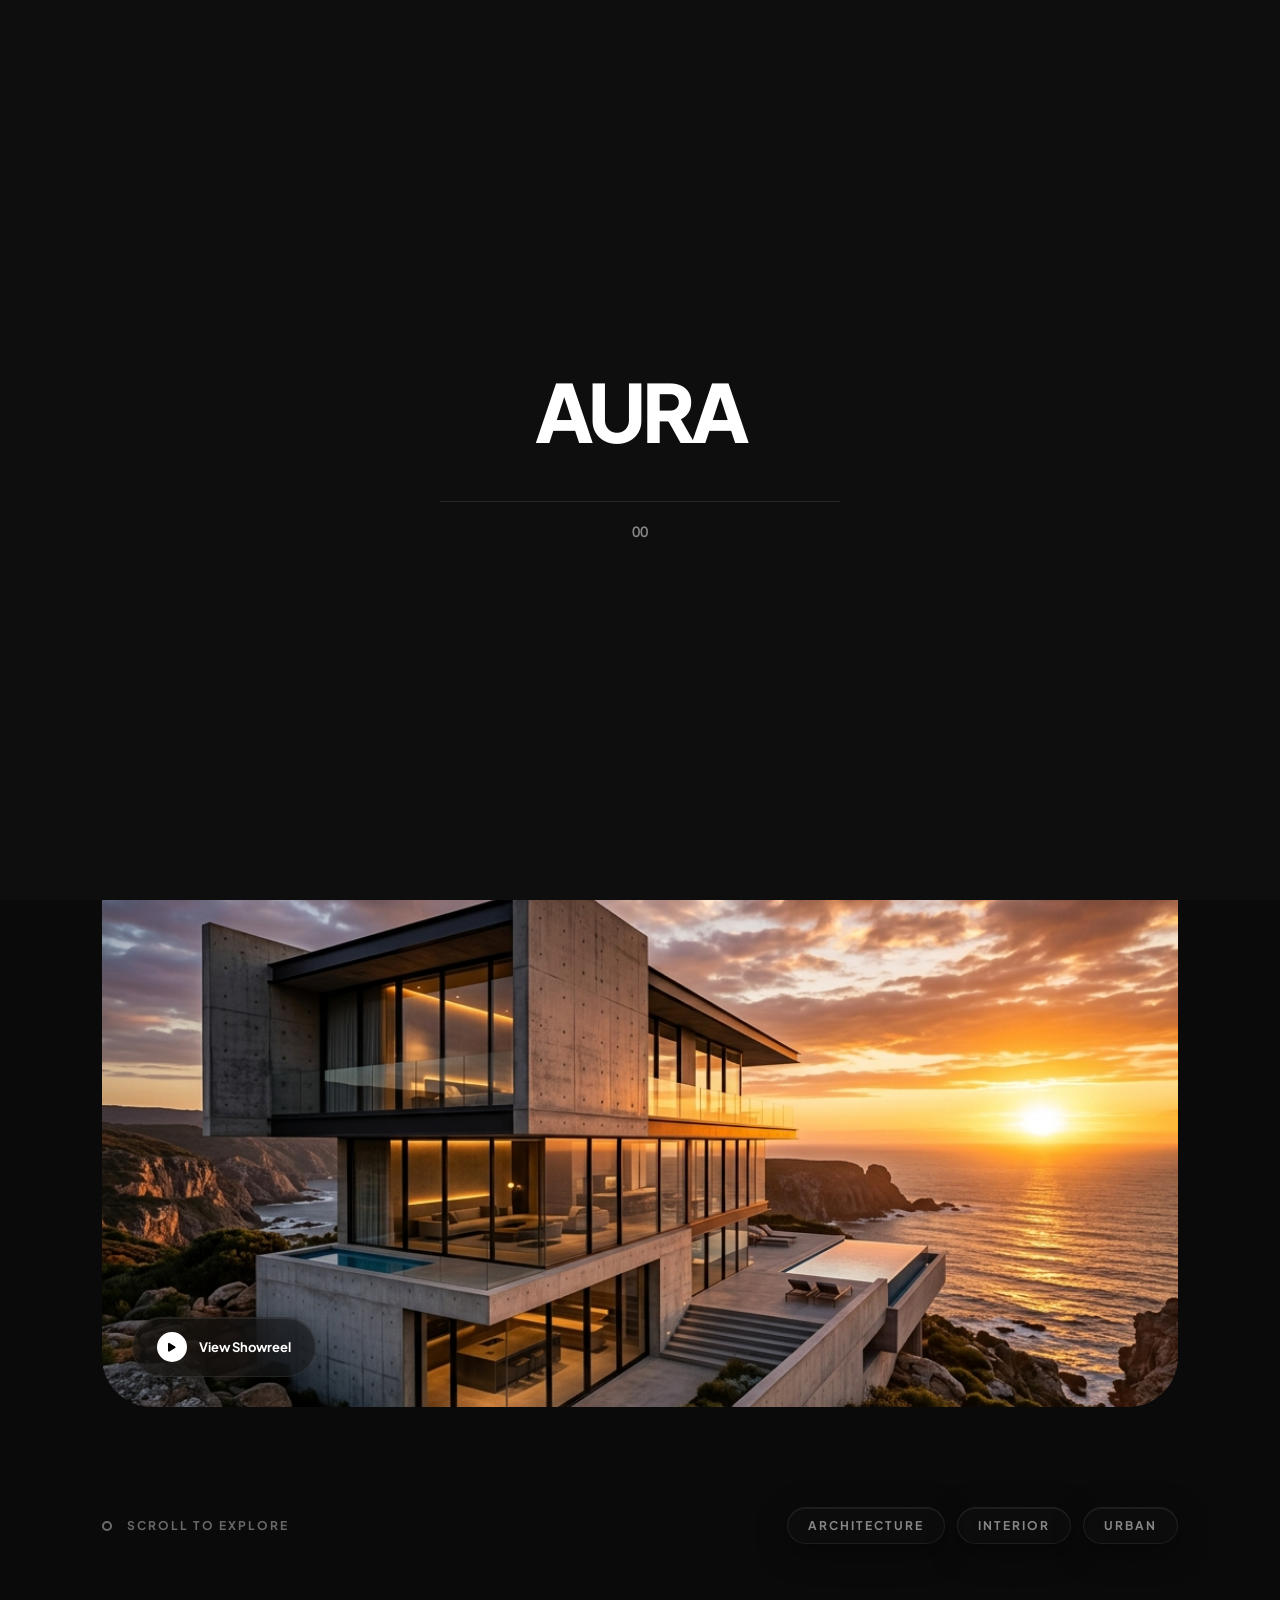
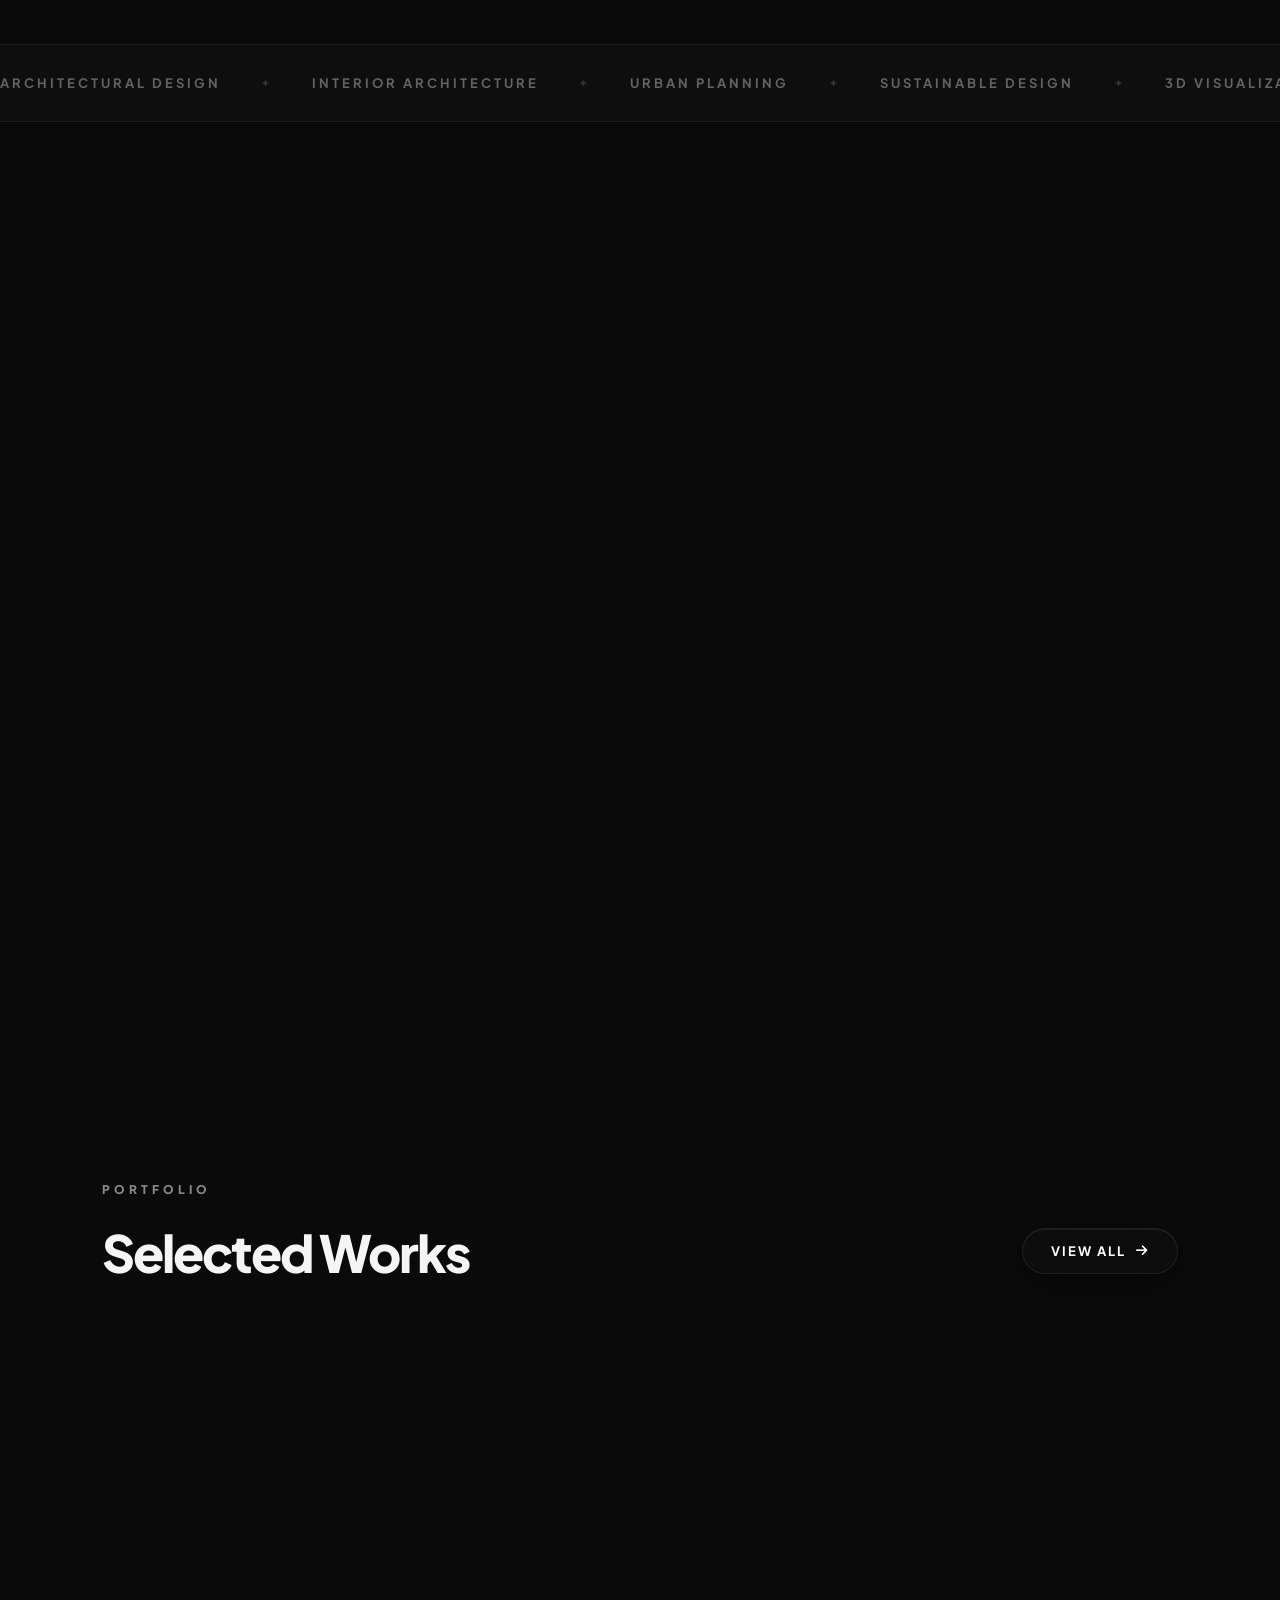
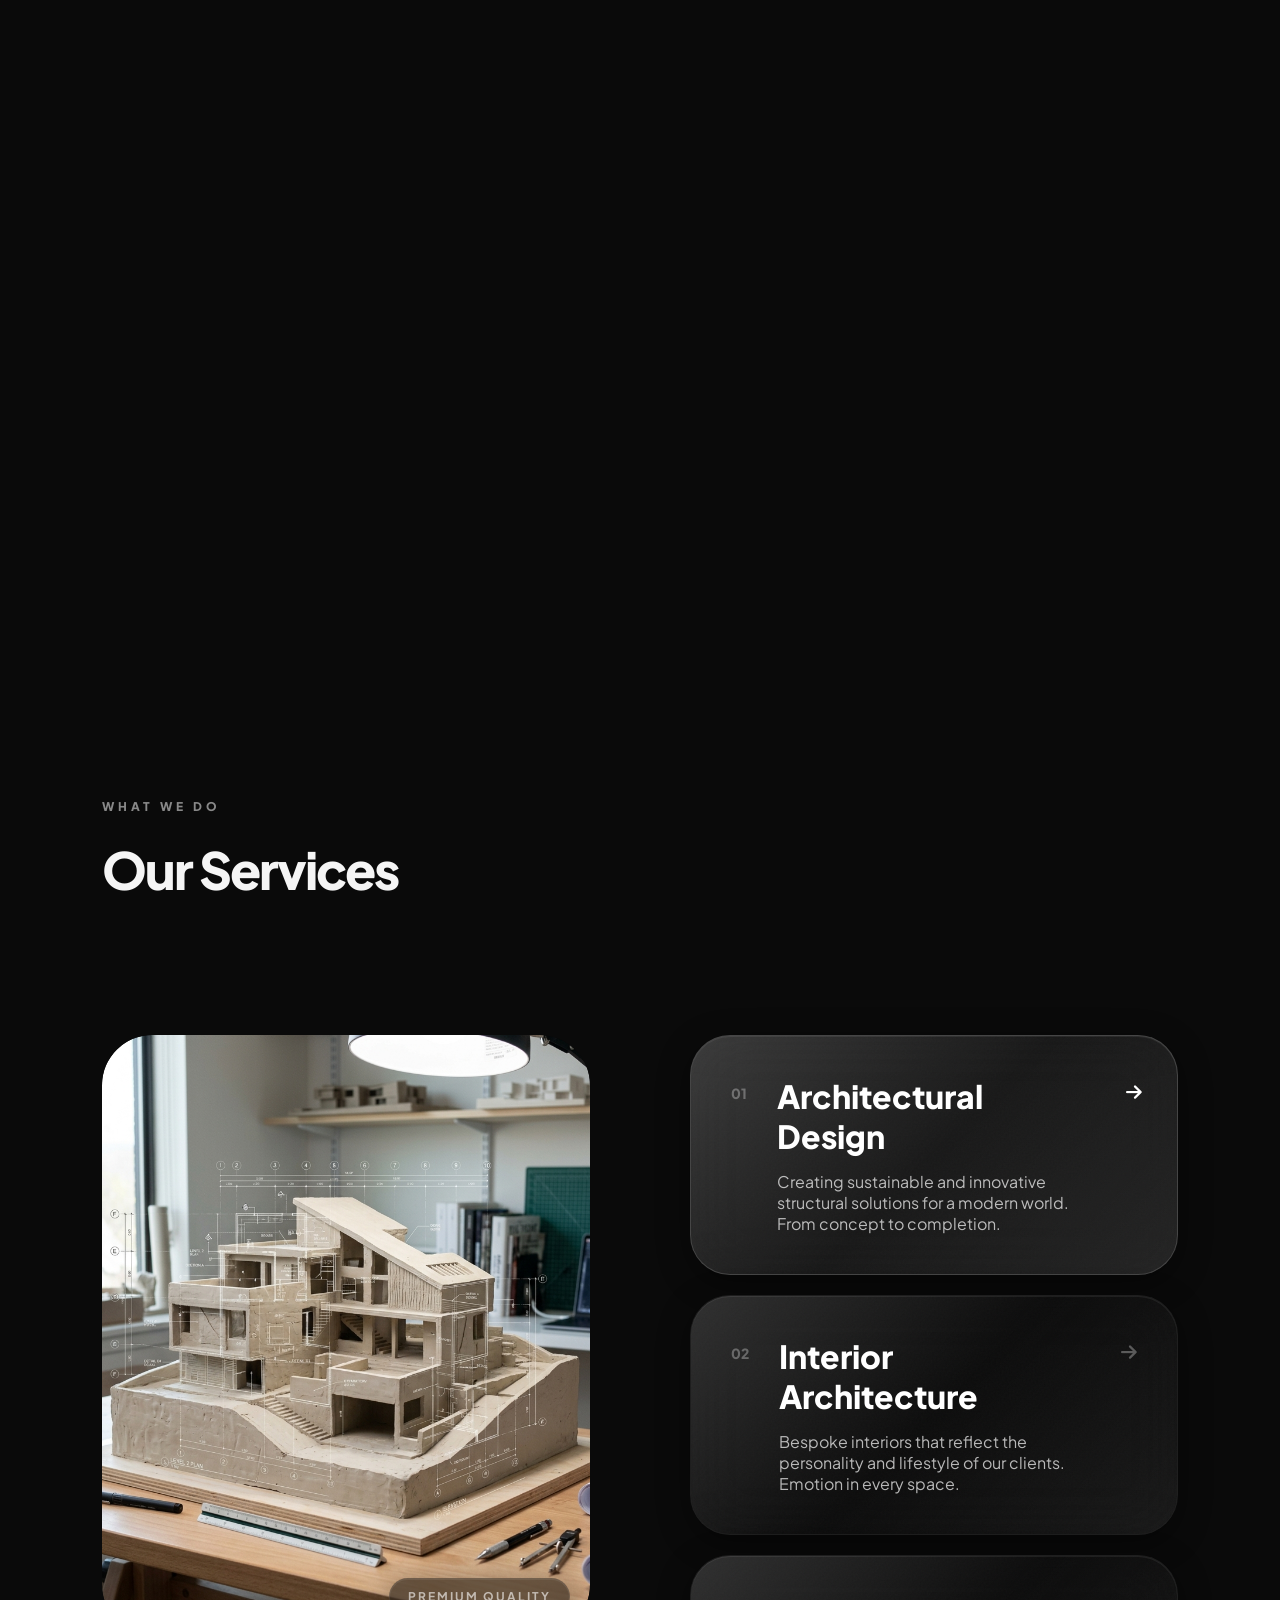
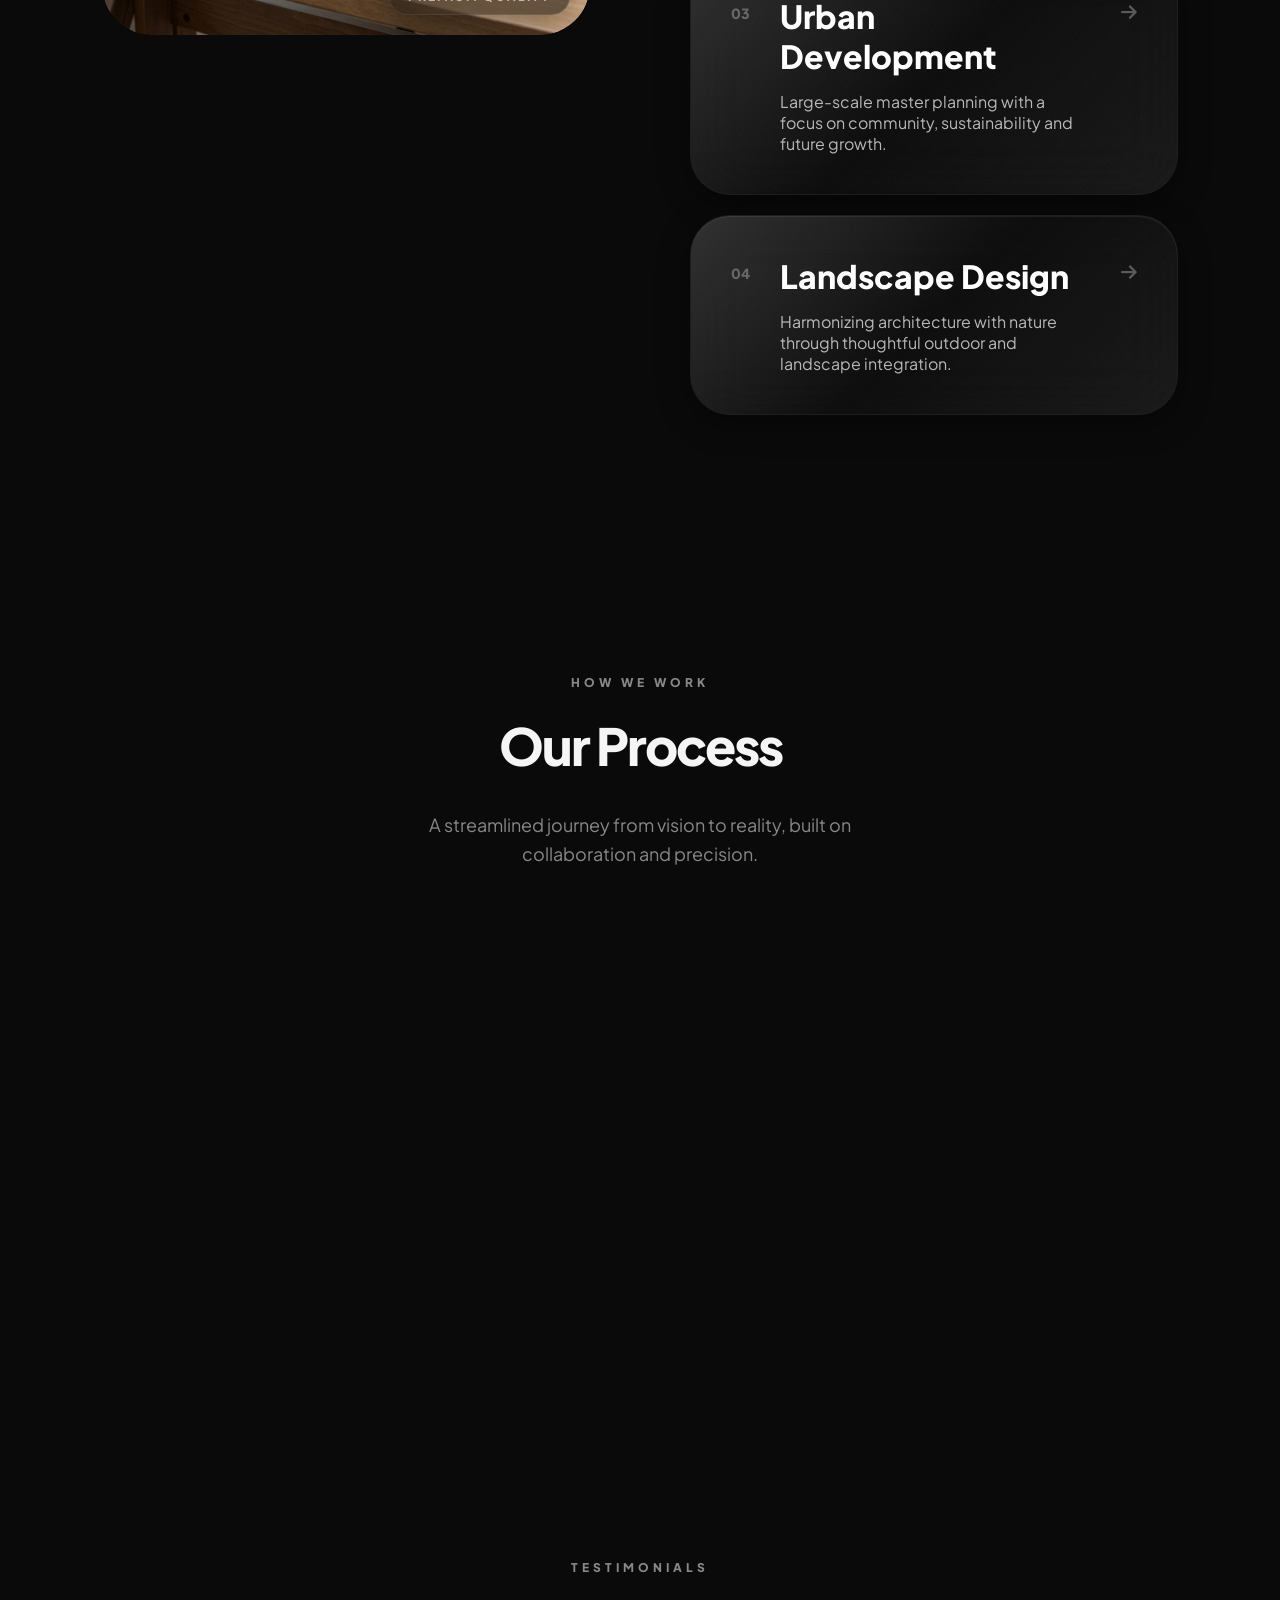
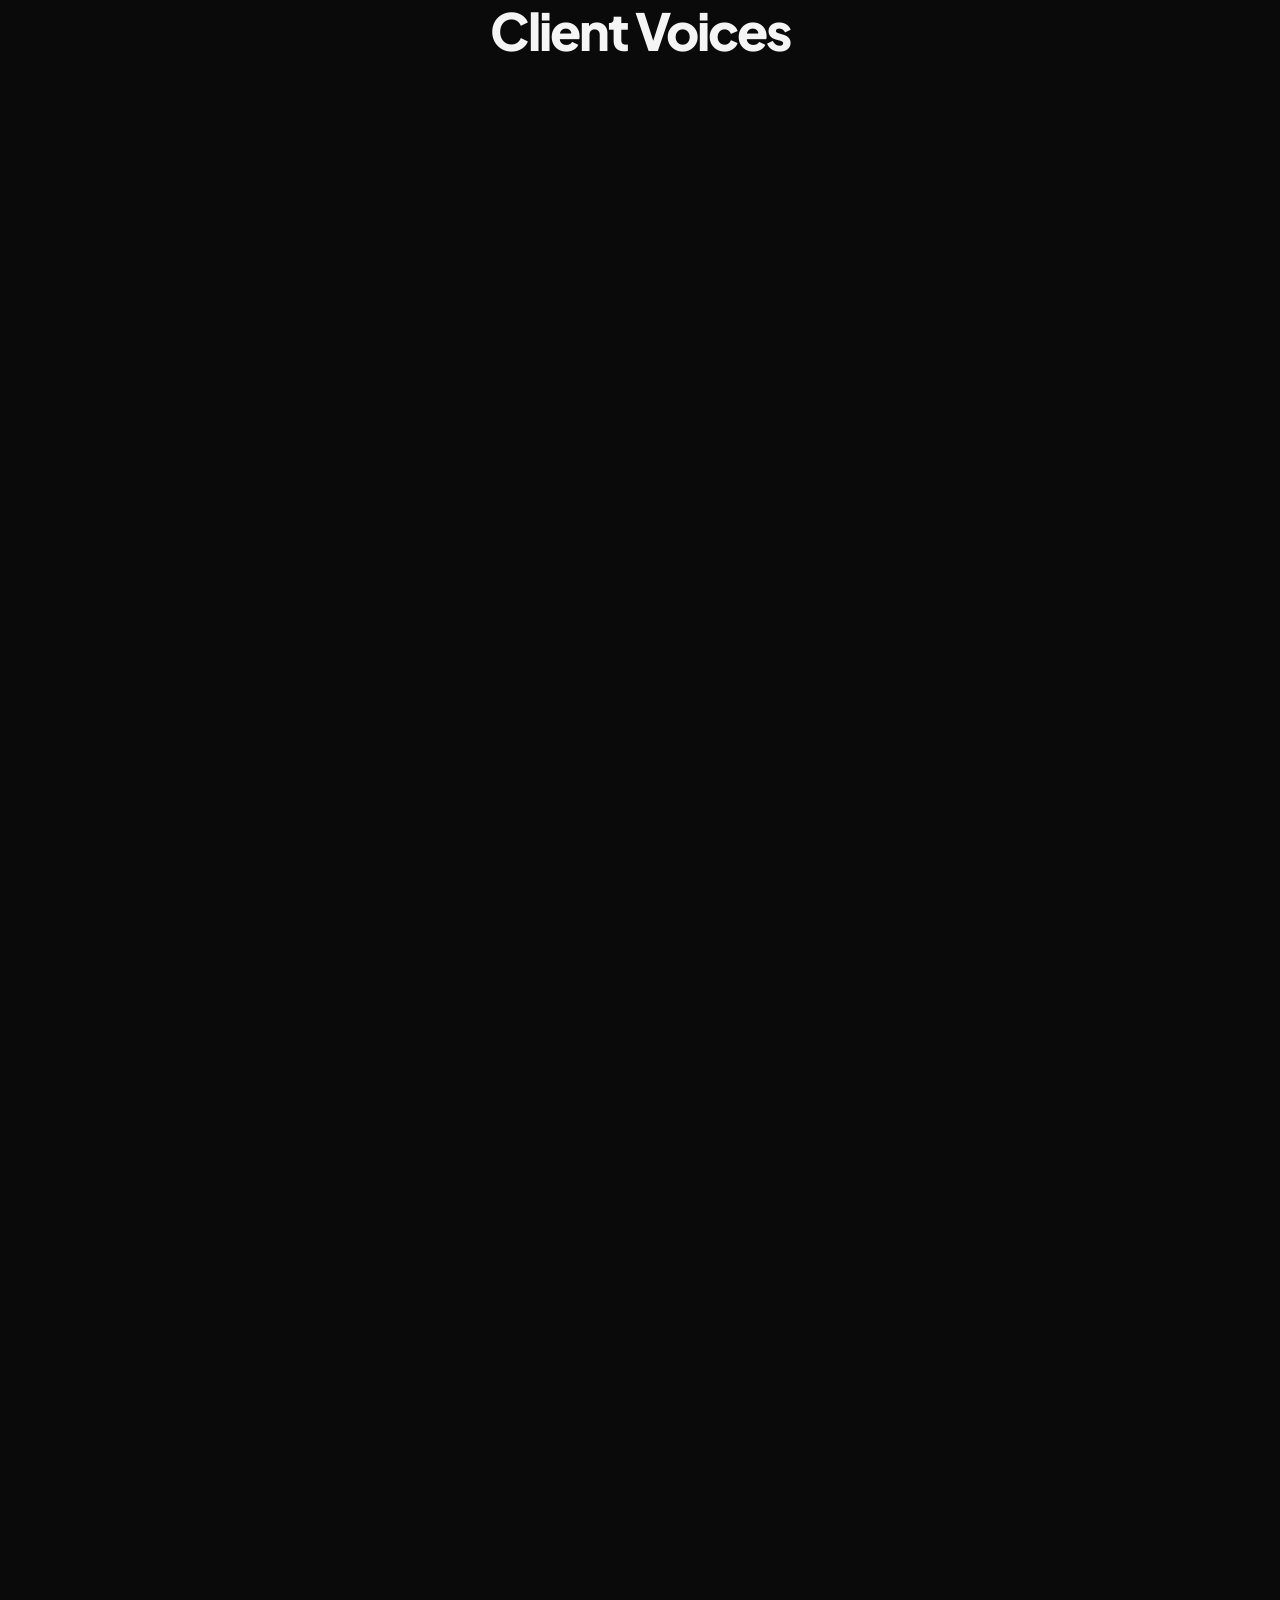
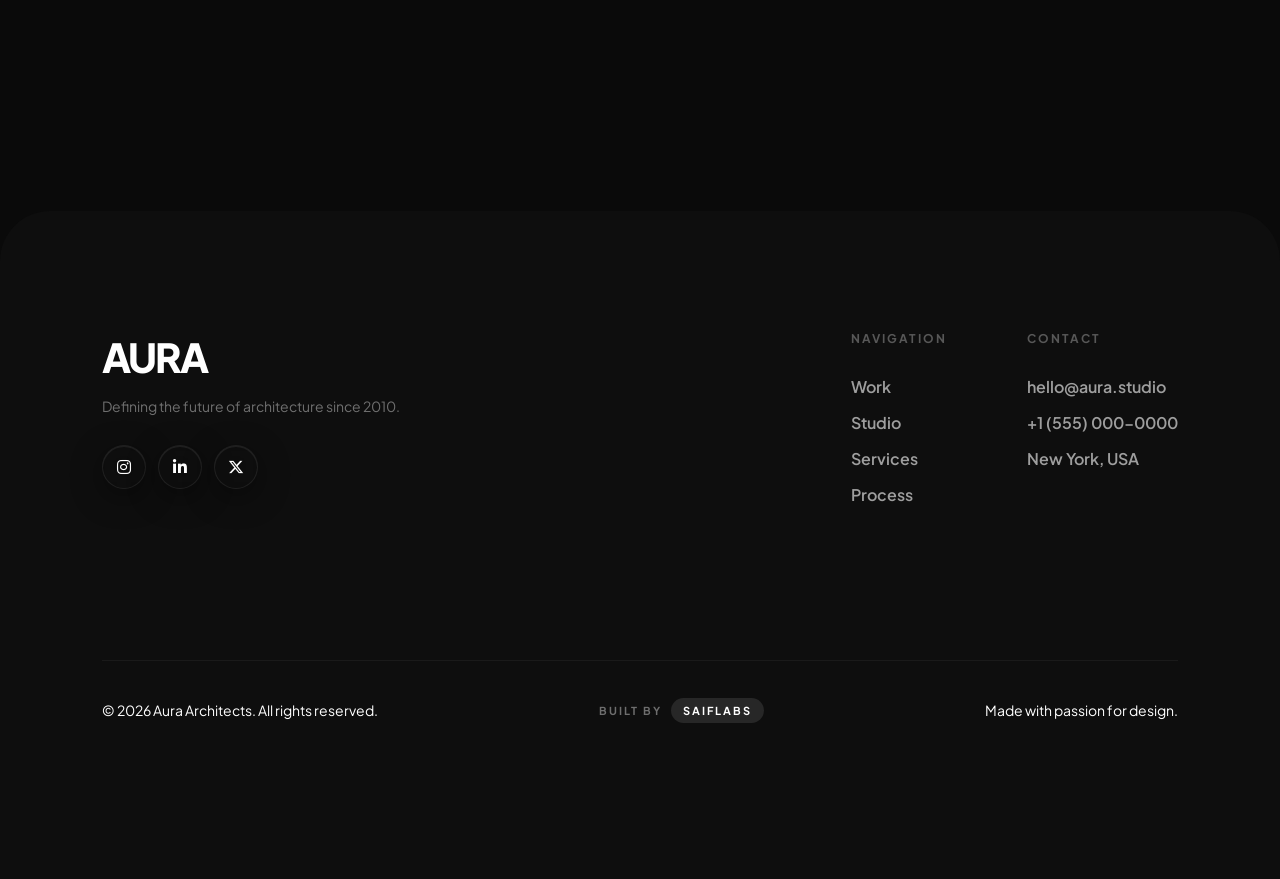
==== index.html @ 7cccb702 "Initial commit - full project with assets" ====
<!DOCTYPE html>
<html lang="en">

<head>
    <meta charset="UTF-8">
    <meta name="viewport" content="width=device-width, initial-scale=1.0">
    <title>AURA ARCHITECTS | The New Era of Design</title>
    <meta name="description" content="Aura Architects — Creating sustainable and innovative structural solutions for a modern world. Based in the new era of design.">
    <link rel="preconnect" href="https://fonts.googleapis.com">
    <link rel="preconnect" href="https://fonts.gstatic.com" crossorigin>
    <link href="https://fonts.googleapis.com/css2?family=Plus+Jakarta+Sans:wght@400;500;600;700;800&display=swap" rel="stylesheet">
    <link rel="stylesheet" href="style.css?v=2.0">
    <link rel="stylesheet" href="https://cdnjs.cloudflare.com/ajax/libs/font-awesome/6.4.0/css/all.min.css">
    <script src="https://unpkg.com/@studio-freight/lenis@1.0.42/dist/lenis.min.js"></script>
    <script src="https://cdnjs.cloudflare.com/ajax/libs/gsap/3.12.2/gsap.min.js"></script>
    <script src="https://cdnjs.cloudflare.com/ajax/libs/gsap/3.12.2/ScrollTrigger.min.js"></script>
</head>

<body>

    <!-- Background Evolution Canvas -->
    <div id="bg-evolution">
        <canvas id="evolution-canvas"></canvas>
        <div class="bg-gradient-overlay"></div>
    </div>

    <!-- Preloader -->
    <div id="loader">
        <div class="loader-inner">
            <h1 class="loader-logo">AURA</h1>
            <div class="progress-container">
                <div class="progress-bar"></div>
            </div>
            <div class="progress-text">00</div>
        </div>
    </div>

    <!-- Mobile Menu Overlay -->
    <div class="mobile-menu-overlay" id="mobileMenu">
        <div class="mobile-menu-inner">
            <button class="mobile-menu-close" id="mobileMenuClose" aria-label="Close menu"><i class="fa-solid fa-xmark"></i></button>
            <nav class="mobile-nav">
                <a href="#work" class="mobile-nav-link">Work</a>
                <a href="#about" class="mobile-nav-link">Studio</a>
                <a href="#services" class="mobile-nav-link">Services</a>
                <a href="#process" class="mobile-nav-link">Process</a>
                <a href="#testimonials" class="mobile-nav-link">Clients</a>
            </nav>
            <a href="#" class="mobile-cta-btn">Start a Project <i class="fa-solid fa-arrow-right"></i></a>
        </div>
    </div>

    <!-- Header -->
    <header class="main-header">
        <div class="header-inner flex-between">
            <div class="header-left">
                <a href="index.html" class="brand-logo">AURA ARCHITECTS</a>
            </div>
            <div class="header-right flex">
                <nav class="desktop-nav">
                    <ul class="flex">
                        <li><a href="#work" class="nav-link">Work</a></li>
                        <li><a href="#about" class="nav-link">Studio</a></li>
                        <li><a href="#services" class="nav-link">Services</a></li>
                        <li><a href="#process" class="nav-link">Process</a></li>
                    </ul>
                </nav>
                <a href="#" class="header-cta-btn">Get in Touch</a>
                <button class="menu-trigger" id="menuTrigger" aria-label="Open menu">
                    <div class="menu-icon">
                        <div class="m-line"></div>
                        <div class="m-line"></div>
                    </div>
                </button>
            </div>
        </div>
    </header>

    <main id="main-content">

        <!-- ═══════════════════════ HERO ═══════════════════════ -->
        <section id="hero" class="hero-section">
            <div class="hero-container">
                <div class="hero-top">
                    <div class="hero-badge wet-glass">
                        <span class="badge-dot"></span>
                        <span>Est. 2010 · Award-Winning Studio</span>
                    </div>
                    <h1 class="hero-title">
                        <div class="line"><span>Designing the</span></div>
                        <div class="line"><span>Silent Dialogue</span></div>
                    </h1>
                    <div class="hero-meta wet-glass">
                        <p class="hero-desc">We craft spaces that transcend utility, blending structural integrity with artistic vision to redefine modern living.</p>
                        <div class="hero-stats-mini">
                            <div class="mini-stat">
                                <span class="mini-num">14+</span>
                                <span class="mini-label">Years</span>
                            </div>
                            <div class="mini-divider"></div>
                            <div class="mini-stat">
                                <span class="mini-num">120+</span>
                                <span class="mini-label">Awards</span>
                            </div>
                            <div class="mini-divider"></div>
                            <div class="mini-stat">
                                <span class="mini-num">340+</span>
                                <span class="mini-label">Projects</span>
                            </div>
                        </div>
                    </div>
                </div>

                <div class="hero-middle">
                    <div class="hero-image-wrap">
                        <img src="assets/images/hero.png" alt="Aura Architects Main Hero" class="parallax-img">
                        <div class="hero-img-badge wet-glass">
                            <i class="fa-solid fa-play"></i>
                            <span>View Showreel</span>
                        </div>
                    </div>
                </div>

                <div class="hero-bottom flex-between">
                    <div class="hero-scroll-indicator">
                        <div class="scroll-dot"></div>
                        <span class="scroll-text">Scroll to explore</span>
                    </div>
                    <div class="hero-tags">
                        <span class="hero-tag wet-glass">Architecture</span>
                        <span class="hero-tag wet-glass">Interior</span>
                        <span class="hero-tag wet-glass">Urban</span>
                    </div>
                </div>
            </div>
        </section>

        <!-- ═══════════════════════ MARQUEE ═══════════════════════ -->
        <div class="marquee-section">
            <div class="marquee-track">
                <div class="marquee-content">
                    <span>Architectural Design</span><span class="marquee-dot">✦</span>
                    <span>Interior Architecture</span><span class="marquee-dot">✦</span>
                    <span>Urban Planning</span><span class="marquee-dot">✦</span>
                    <span>Sustainable Design</span><span class="marquee-dot">✦</span>
                    <span>3D Visualization</span><span class="marquee-dot">✦</span>
                    <span>Project Management</span><span class="marquee-dot">✦</span>
                    <span>Landscape Design</span><span class="marquee-dot">✦</span>
                </div>
                <div class="marquee-content" aria-hidden="true">
                    <span>Architectural Design</span><span class="marquee-dot">✦</span>
                    <span>Interior Architecture</span><span class="marquee-dot">✦</span>
                    <span>Urban Planning</span><span class="marquee-dot">✦</span>
                    <span>Sustainable Design</span><span class="marquee-dot">✦</span>
                    <span>3D Visualization</span><span class="marquee-dot">✦</span>
                    <span>Project Management</span><span class="marquee-dot">✦</span>
                    <span>Landscape Design</span><span class="marquee-dot">✦</span>
                </div>
            </div>
        </div>

        <!-- ═══════════════════════ STUDIO ═══════════════════════ -->
        <section id="about" class="studio-section container">
            <div class="studio-grid">
                <div class="studio-content reveal-item">
                    <span class="section-tag">Our Studio</span>
                    <h2 class="section-title">We are AURA.<br>Architects of<br>the unseen.</h2>
                    <p class="studio-p">Founded on the principle of minimalism and structural honesty, we believe every line tells a story.</p>
                    <div class="studio-stats flex">
                        <div class="stat-item wet-glass">
                            <span class="stat-num">14+</span>
                            <span class="stat-label">Years</span>
                        </div>
                        <div class="stat-item wet-glass">
                            <span class="stat-num">120+</span>
                            <span class="stat-label">Awards</span>
                        </div>
                        <div class="stat-item wet-glass">
                            <span class="stat-num">340+</span>
                            <span class="stat-label">Projects</span>
                        </div>
                    </div>
                </div>
                <div class="studio-image-wrap reveal-item">
                    <div class="studio-image">
                        <img src="assets/images/vision.png" alt="Aura Studio Vision" class="parallax-img">
                        <div class="studio-img-overlay wet-glass">
                            <span class="overlay-tag">Award 2024</span>
                            <p>Best Architectural Firm</p>
                        </div>
                    </div>
                </div>
            </div>
        </section>

        <!-- ═══════════════════════ WORK ═══════════════════════ -->
        <section id="work" class="work-section container">
            <div class="work-header flex-between">
                <div>
                    <span class="section-tag">Portfolio</span>
                    <h2 class="section-title">Selected Works</h2>
                </div>
                <a href="works.html" class="view-all-btn wet-glass">View All <i class="fa-solid fa-arrow-right"></i></a>
            </div>

            <div class="bento-grid">
                <div class="bento-item vertical reveal-item">
                    <div class="item-img-wrap">
                        <img src="assets/images/project1.png" alt="Horizon Villa" class="parallax-img">
                    </div>
                    <div class="item-meta wet-glass">
                        <h3>Horizon Villa</h3>
                        <p>Residential · 2024</p>
                    </div>
                </div>
                <div class="bento-item wide reveal-item">
                    <div class="item-img-wrap">
                        <img src="assets/images/project4.png" alt="The Monolith Center" class="parallax-img">
                    </div>
                    <div class="item-meta wet-glass">
                        <h3>The Monolith Center</h3>
                        <p>Cultural · 2023</p>
                    </div>
                </div>
                <div class="bento-item square reveal-item">
                    <div class="item-img-wrap">
                        <img src="assets/images/project2.png" alt="Glass Essence" class="parallax-img">
                    </div>
                    <div class="item-meta wet-glass">
                        <h3>Glass Essence</h3>
                        <p>Commercial · 2024</p>
                    </div>
                </div>
                <div class="bento-item small reveal-item">
                    <div class="item-img-wrap">
                        <img src="assets/images/project3.png" alt="Urban Sanctuary" class="parallax-img">
                    </div>
                    <div class="item-meta wet-glass">
                        <h3>Urban Sanctuary</h3>
                        <p>Interior · 2023</p>
                    </div>
                </div>
                <div class="bento-item full reveal-item">
                    <div class="item-img-wrap">
                        <img src="assets/images/project5.png" alt="The Museum Arc" class="parallax-img">
                    </div>
                    <div class="item-meta wet-glass">
                        <h3>The Museum Arc</h3>
                        <p>Cultural · 2024</p>
                    </div>
                </div>
                <div class="bento-item square reveal-item">
                    <div class="item-img-wrap">
                        <img src="assets/images/service1.png" alt="Sakura Pavilion" class="parallax-img">
                    </div>
                    <div class="item-meta wet-glass">
                        <h3>Sakura Pavilion</h3>
                        <p>Landscape · 2023</p>
                    </div>
                </div>
                <div class="bento-item square reveal-item">
                    <div class="item-img-wrap">
                        <img src="assets/images/vision.png" alt="Azure Tower" class="parallax-img">
                    </div>
                    <div class="item-meta wet-glass">
                        <h3>Azure Tower</h3>
                        <p>Commercial · 2022</p>
                    </div>
                </div>
                <div class="bento-item full reveal-item">
                    <div class="item-img-wrap">
                        <img src="assets/images/service2.png" alt="The Zen House" class="parallax-img">
                    </div>
                    <div class="item-meta wet-glass">
                        <h3>The Zen House</h3>
                        <p>Residential · 2024</p>
                    </div>
                </div>
            </div>
        </section>

        <!-- ═══════════════════════ SERVICES ═══════════════════════ -->
        <section id="services" class="services-section container">
            <div class="section-header-row flex-between">
                <div>
                    <span class="section-tag">What We Do</span>
                    <h2 class="section-title">Our Services</h2>
                </div>
            </div>
            <div class="services-grid">
                <div class="service-image-sticky">
                    <img src="assets/images/service1.png" alt="Services" class="active-service-img">
                    <div class="service-img-tag wet-glass">
                        <span>Premium Quality</span>
                    </div>
                </div>
                <div class="service-list">
                    <div class="service-item wet-glass active" data-img="assets/images/service1.png">
                        <div class="service-item-inner">
                            <span class="s-num">01</span>
                            <div class="s-content">
                                <h3 class="s-title">Architectural Design</h3>
                                <p class="s-desc">Creating sustainable and innovative structural solutions for a modern world. From concept to completion.</p>
                            </div>
                            <i class="fa-solid fa-arrow-right s-arrow"></i>
                        </div>
                    </div>
                    <div class="service-item wet-glass" data-img="assets/images/service2.png">
                        <div class="service-item-inner">
                            <span class="s-num">02</span>
                            <div class="s-content">
                                <h3 class="s-title">Interior Architecture</h3>
                                <p class="s-desc">Bespoke interiors that reflect the personality and lifestyle of our clients. Emotion in every space.</p>
                            </div>
                            <i class="fa-solid fa-arrow-right s-arrow"></i>
                        </div>
                    </div>
                    <div class="service-item wet-glass" data-img="assets/images/project2.png">
                        <div class="service-item-inner">
                            <span class="s-num">03</span>
                            <div class="s-content">
                                <h3 class="s-title">Urban Development</h3>
                                <p class="s-desc">Large-scale master planning with a focus on community, sustainability and future growth.</p>
                            </div>
                            <i class="fa-solid fa-arrow-right s-arrow"></i>
                        </div>
                    </div>
                    <div class="service-item wet-glass" data-img="assets/images/project5.png">
                        <div class="service-item-inner">
                            <span class="s-num">04</span>
                            <div class="s-content">
                                <h3 class="s-title">Landscape Design</h3>
                                <p class="s-desc">Harmonizing architecture with nature through thoughtful outdoor and landscape integration.</p>
                            </div>
                            <i class="fa-solid fa-arrow-right s-arrow"></i>
                        </div>
                    </div>
                </div>
            </div>
        </section>

        <!-- ═══════════════════════ PROCESS ═══════════════════════ -->
        <section id="process" class="process-section container">
            <div class="section-header centered">
                <span class="section-tag">How We Work</span>
                <h2 class="section-title">Our Process</h2>
                <p class="section-desc">A streamlined journey from vision to reality, built on collaboration and precision.</p>
            </div>
            <div class="process-grid">
                <div class="process-card wet-glass reveal-item">
                    <div class="process-num">01</div>
                    <div class="process-icon"><i class="fa-solid fa-lightbulb"></i></div>
                    <h3 class="process-title">Discovery</h3>
                    <p class="process-desc">We dive deep into your vision, lifestyle, and goals to lay the creative foundation.</p>
                </div>
                <div class="process-card wet-glass reveal-item">
                    <div class="process-num">02</div>
                    <div class="process-icon"><i class="fa-solid fa-ruler-combined"></i></div>
                    <h3 class="process-title">Concept</h3>
                    <p class="process-desc">Initial designs and spatial concepts are crafted, refined, and presented for review.</p>
                </div>
                <div class="process-card wet-glass reveal-item">
                    <div class="process-num">03</div>
                    <div class="process-icon"><i class="fa-solid fa-drafting-compass"></i></div>
                    <h3 class="process-title">Design</h3>
                    <p class="process-desc">Every detail is engineered — material, structure, light, and proportion in perfect harmony.</p>
                </div>
                <div class="process-card wet-glass reveal-item">
                    <div class="process-num">04</div>
                    <div class="process-icon"><i class="fa-solid fa-building"></i></div>
                    <h3 class="process-title">Delivery</h3>
                    <p class="process-desc">Precision execution and oversight until the space exceeds every expectation.</p>
                </div>
            </div>
        </section>

        <!-- ═══════════════════════ TESTIMONIALS ═══════════════════════ -->
        <section id="testimonials" class="testimonials-full container">
            <div class="section-header centered">
                <span class="section-tag">Testimonials</span>
                <h2 class="section-title">Client Voices</h2>
            </div>
            <div class="testimonial-lead-card wet-glass reveal-item">
                <div class="quote-icon"><i class="fa-solid fa-quote-left"></i></div>
                <h2 class="test-quote">"Aura Architects doesn't just build structures; they build legacies. Their attention to detail and vision is simply unmatched."</h2>
                <div class="test-author flex">
                    <img src="https://i.pravatar.cc/100?u=aura-founder" alt="Alexander Wright" class="founder-img">
                    <div class="author-details">
                        <span class="author-name">Alexander Wright</span>
                        <span class="author-title">Principal Architect & Founder</span>
                    </div>
                </div>
            </div>
            <div class="testimonial-grid-new">
                <div class="test-card wet-glass reveal-item">
                    <div class="stars"><i class="fa-solid fa-star"></i><i class="fa-solid fa-star"></i><i class="fa-solid fa-star"></i><i class="fa-solid fa-star"></i><i class="fa-solid fa-star"></i></div>
                    <p>"The level of detail and artistic flair they bring to every corner of a project is what sets them apart."</p>
                    <div class="author-mini flex">
                        <img src="https://i.pravatar.cc/60?u=1" alt="Julian Marc">
                        <div>
                            <h4>Julian Marc</h4>
                            <p>CEO, Luxe Estates</p>
                        </div>
                    </div>
                </div>
                <div class="test-card wet-glass reveal-item">
                    <div class="stars"><i class="fa-solid fa-star"></i><i class="fa-solid fa-star"></i><i class="fa-solid fa-star"></i><i class="fa-solid fa-star"></i><i class="fa-solid fa-star"></i></div>
                    <p>"Working with Aura was a masterclass in collaboration. They listen, they innovate, and they deliver perfection."</p>
                    <div class="author-mini flex">
                        <img src="https://i.pravatar.cc/60?u=2" alt="Sophia Chen">
                        <div>
                            <h4>Sophia Chen</h4>
                            <p>Design Director</p>
                        </div>
                    </div>
                </div>
                <div class="test-card wet-glass reveal-item">
                    <div class="stars"><i class="fa-solid fa-star"></i><i class="fa-solid fa-star"></i><i class="fa-solid fa-star"></i><i class="fa-solid fa-star"></i><i class="fa-solid fa-star"></i></div>
                    <p>"A true partnership. They understand the balance between commercial viability and architectural integrity."</p>
                    <div class="author-mini flex">
                        <img src="https://i.pravatar.cc/60?u=3" alt="Marcus Vane">
                        <div>
                            <h4>Marcus Vane</h4>
                            <p>Developer</p>
                        </div>
                    </div>
                </div>
            </div>
        </section>

        <!-- ═══════════════════════ CTA ═══════════════════════ -->
        <section class="cta-section container">
            <div class="cta-box wet-glass reveal-item">
                <div class="cta-bg-blur"></div>
                <span class="section-tag">Let's Build Together</span>
                <h2 class="cta-text">Have a project<br>in mind?</h2>
                <a href="#" class="cta-large-btn">Let's Talk <i class="fa-solid fa-arrow-right"></i></a>
            </div>
        </section>
    </main>

    <footer class="main-footer">
        <div class="container">
            <div class="footer-top flex-between">
                <div class="footer-info">
                    <h2 class="footer-logo">AURA</h2>
                    <p>Defining the future of architecture since 2010.</p>
                    <div class="footer-socials">
                        <a href="#" class="social-btn wet-glass" aria-label="Instagram"><i class="fa-brands fa-instagram"></i></a>
                        <a href="#" class="social-btn wet-glass" aria-label="LinkedIn"><i class="fa-brands fa-linkedin-in"></i></a>
                        <a href="#" class="social-btn wet-glass" aria-label="Twitter"><i class="fa-brands fa-x-twitter"></i></a>
                    </div>
                </div>
                <div class="footer-nav flex">
                    <div class="footer-col">
                        <h4>Navigation</h4>
                        <ul>
                            <li><a href="#work">Work</a></li>
                            <li><a href="#about">Studio</a></li>
                            <li><a href="#services">Services</a></li>
                            <li><a href="#process">Process</a></li>
                        </ul>
                    </div>
                    <div class="footer-col">
                        <h4>Contact</h4>
                        <ul>
                            <li><a href="#">hello@aura.studio</a></li>
                            <li><a href="#">+1 (555) 000-0000</a></li>
                            <li><a href="#">New York, USA</a></li>
                        </ul>
                    </div>
                </div>
            </div>
            <div class="footer-bottom flex-between">
                <p>&copy; 2026 Aura Architects. All rights reserved.</p>
                <div class="watermark">
                    Built by <span class="saif-labs">SaifLabs</span>
                </div>
                <p>Made with passion for design.</p>
            </div>
        </div>
    </footer>

    <script src="script.js?v=2.0"></script>
</body>

</html>
---- style.css ----
:root {
    --bg: #0A0A0A;
    --text: #F5F5F5;
    --muted: #888888;
    --accent: #FFFFFF;
    --white: #FFFFFF;
    --radius-lg: 50px;
    --radius-md: 30px;
    --ease: cubic-bezier(0.23, 1, 0.32, 1);
    --transition: all 0.8s var(--ease);
    --glass: rgba(255, 255, 255, 0.03);
    --gloss: linear-gradient(135deg, rgba(255, 255, 255, 0.1) 0%, rgba(255, 255, 255, 0) 50%, rgba(255, 255, 255, 0.05) 100%);
}

html, body {
    background: var(--bg);
    color: var(--text);
    overflow-x: hidden;
    position: relative;
    cursor: default;
}

/* ── Hide scrollbar — all browsers ── */
::-webkit-scrollbar { display: none; }
* { scrollbar-width: none; -ms-overflow-style: none; }

/* ── No blue tap highlight on touch devices ── */
* {
    -webkit-tap-highlight-color: transparent;
    -webkit-touch-callout: none;
}

/* ── Disable text selection site-wide ── */
* {
    user-select: none;
    -webkit-user-select: none;
    -moz-user-select: none;
    -ms-user-select: none;
}

/* ── Disable image drag only (not pointer events) ── */
img {
    -webkit-user-drag: none;
    user-drag: none;
    /* NO pointer-events:none — that causes cursor bleed-through */
}


#bg-evolution {
    position: fixed;
    top: 0;
    left: 0;
    width: 100%;
    height: 100vh;
    z-index: -2;
    background: var(--bg);
}

#evolution-canvas {
    width: 100%;
    height: 100%;
    object-fit: cover;
    opacity: 1; /* Maximum visibility */
}

.bg-gradient-overlay {
    position: absolute;
    top: 0; left: 0; width: 100%; height: 100%;
    background: linear-gradient(to bottom, transparent, var(--bg) 98%);
    z-index: 1;
    pointer-events: none;
}

.glass-text {
    background: rgba(15, 15, 15, 0.6) !important;
    backdrop-filter: blur(40px) saturate(150%) !important;
    border: 1px solid rgba(255, 255, 255, 0.08) !important;
    border-radius: 40px;
    padding: 60px;
    box-shadow: 0 30px 60px rgba(0, 0, 0, 0.4);
    color: #FFFFFF;
    position: relative;
    overflow: hidden;
}

/* Glass Grain Texture */
.glass-text::after,
.test-card::after,
.service-item::after,
.item-meta::after {
    content: '';
    position: absolute;
    top: 0;
    left: 0;
    width: 100%;
    height: 100%;
    background-image: url("data:image/svg+xml,%3Csvg viewBox='0 0 200 200' xmlns='http://www.w3.org/2000/svg'%3E%3Cfilter id='noiseFilter'%3E%3CfeTurbulence type='fractalNoise' baseFrequency='0.65' numOctaves='3' stitchTiles='stitch'/%3E%3C/filter%3E%3Crect width='100%25' height='100%25' filter='url(%23noiseFilter)'/%3E%3C/svg%3E");
    opacity: 0.03;
    pointer-events: none;
    z-index: 1;
}

/* Glossy Liquid Reflection Overlay */
.glass-text::before,
.test-card::before,
.service-item::before,
.cta-box::before {
    content: '';
    position: absolute;
    top: 0;
    left: 0;
    width: 100%;
    height: 100%;
    background: linear-gradient(135deg, rgba(255, 255, 255, 0.15) 0%, transparent 50%, rgba(255, 255, 255, 0.05) 100%);
    pointer-events: none;
    z-index: 1;
}

.glass-text *,
.test-card *,
.service-item *,
.cta-box * {
    position: relative;
    z-index: 2;
}

@keyframes shine {
    0% {
        transform: translateX(-100%) rotate(45deg);
    }

    100% {
        transform: translateX(100%) rotate(45deg);
    }
}

* {
    margin: 0;
    padding: 0;
    box-sizing: border-box;
    font-family: 'Plus Jakarta Sans', sans-serif;
    -webkit-font-smoothing: antialiased;
}

body {
    background-color: transparent;
    color: var(--text);
    overflow-x: hidden;
}

section,
main,
.container {
    background: transparent !important;
}

a {
    text-decoration: none;
    color: inherit;
}

ul {
    list-style: none;
}

img {
    max-width: 100%;
    display: block;
    object-fit: cover;
}

.flex {
    display: flex;
}

.flex-between {
    display: flex;
    justify-content: space-between;
    align-items: center;
}

.container {
    padding: 120px 8%;
}

/* Preloader */
#loader {
    position: fixed;
    top: 0;
    left: 0;
    width: 100%;
    height: 100%;
    background: #0E0E0E;
    z-index: 10000;
    display: flex;
    justify-content: center;
    align-items: center;
    color: #fff;
}

.loader-inner {
    width: 400px;
    text-align: center;
}

.loader-logo {
    font-size: 80px;
    font-weight: 800;
    letter-spacing: -4px;
    margin-bottom: 40px;
}

.progress-container {
    width: 100%;
    height: 1px;
    background: rgba(255, 255, 255, 0.1);
    margin-bottom: 20px;
    overflow: hidden;
}

.progress-bar {
    width: 0%;
    height: 100%;
    background: #fff;
}

.progress-text {
    font-size: 14px;
    font-weight: 600;
    opacity: 0.5;
    font-variant-numeric: tabular-nums;
}

/* Background Blobs for Glass Visibility */
.bg-blobs {
    position: absolute;
    top: 0;
    left: 0;
    width: 100%;
    height: 100%;
    z-index: -1;
    overflow: hidden;
    pointer-events: none;
}

.blob {
    position: absolute;
    border-radius: 50%;
    filter: blur(150px);
    opacity: 0.15; /* Lowered for dark mode subtlety */
}

/* Increased opacity and blur */
.b1 {
    width: 800px;
    height: 800px;
    background: #FF3B30;
    top: -20%;
    left: -10%;
    opacity: 0.1;
}

/* Subtle red blob */
.b2 {
    width: 600px;
    height: 600px;
    background: #5856D6;
    bottom: 10%;
    right: -5%;
    opacity: 0.1;
}

/* Subtle blue-purple blob */
.b3 {
    width: 900px;
    height: 900px;
    background: #FFCC00;
    top: 20%;
    right: -10%;
    opacity: 0.1;
}

/* Subtle yellow blob */
.b4 {
    width: 500px;
    height: 500px;
    background: #34C759;
    bottom: -5%;
    left: 10%;
    opacity: 0.1;
}

/* Subtle green blob */

/* Removed Glass Overlay from Images */
.glass-pane {
    display: none;
}

/* Header — always visible by default, GSAP animates from top */
.main-header {
    position: fixed;
    top: 0;
    left: 0;
    width: 100%;
    z-index: 1000;
    padding: 40px 8%;
    transition: var(--transition);
    /* Safety: ensure always visible even if GSAP fails */
    opacity: 1;
    transform: translateY(0);
}

.main-header.scrolled {
    background: rgba(10, 10, 10, 0.8);
    backdrop-filter: blur(30px);
    padding: 20px 8%;
    border-bottom: 1px solid rgba(255, 255, 255, 0.05);
}

.brand-logo {
    font-size: 16px;
    font-weight: 800;
    letter-spacing: 4px;
    text-transform: uppercase;
}

.header-right {
    align-items: center;
    gap: 40px;
}

.nav-link {
    font-size: 13px;
    font-weight: 700;
    text-transform: uppercase;
    letter-spacing: 2px;
    opacity: 0.4;
    transition: 0.3s;
}

.nav-link:hover {
    opacity: 1;
}

.desktop-nav ul {
    gap: 40px;
    align-items: center;
}

.menu-trigger {
    display: flex;
    align-items: center;
    gap: 15px;
    font-size: 13px;
    font-weight: 800;
    text-transform: uppercase;
    letter-spacing: 2px;
}

.menu-icon {
    display: flex;
    flex-direction: column;
    gap: 4px;
}

.m-line {
    width: 25px;
    height: 2px;
    background: #FFFFFF;
}

/* Hero */
.hero-section {
    min-height: 100vh;
    padding: 150px 8% 100px;
}

.hero-container {
    height: 100%;
    display: flex;
    flex-direction: column;
    justify-content: space-between;
}

.hero-label {
    font-size: 14px;
    font-weight: 700;
    text-transform: uppercase;
    letter-spacing: 4px;
    opacity: 0.4;
    margin-bottom: 20px;
    display: block;
}

.hero-title {
    font-size: clamp(60px, 9vw, 160px);
    font-weight: 800;
    line-height: 1;
    letter-spacing: -6px;
}

.line {
    overflow: hidden;
    padding: 0.1em 0;
    margin-top: -0.1em;
}

/* Added padding to prevent clipping */
.line span {
    display: block;
}

.hero-middle {
    margin: 60px 0;
}

.hero-image-wrap {
    width: 100%;
    height: 75vh;
    border-radius: var(--radius-lg);
    overflow: hidden;
}

.parallax-img {
    width: 100%;
    height: 120%;
    object-fit: cover;
}

.hero-desc {
    max-width: 500px;
    font-size: 20px;
    color: var(--muted);
    line-height: 1.5;
}

.hero-scroll {
    display: flex;
    align-items: center;
    gap: 20px;
}

.scroll-text {
    font-size: 12px;
    font-weight: 700;
    text-transform: uppercase;
    letter-spacing: 2px;
    opacity: 0.4;
}

.scroll-line {
    width: 60px;
    height: 1px;
    background: var(--text);
    opacity: 0.2;
}

/* Studio Section */
.studio-grid {
    display: grid;
    grid-template-columns: 1fr 1fr;
    gap: 100px;
    align-items: center;
}

.section-tag {
    font-size: 12px;
    font-weight: 800;
    text-transform: uppercase;
    letter-spacing: 4px;
    color: var(--muted);
    margin-bottom: 30px;
    display: block;
}

.section-title {
    font-size: clamp(40px, 4vw, 80px);
    font-weight: 800;
    line-height: 1;
    letter-spacing: -2px;
    margin-bottom: 40px;
}

.studio-p {
    font-size: 22px;
    color: var(--muted);
    margin-bottom: 60px;
}

.studio-stats {
    gap: 40px;
    flex-wrap: wrap;
}

.stat-num {
    font-size: 60px;
    font-weight: 800;
    display: block;
}

.stat-label {
    font-size: 14px;
    color: var(--muted);
    font-weight: 600;
    text-transform: uppercase;
}

.studio-image {
    height: 700px;
    border-radius: var(--radius-lg);
    overflow: hidden;
}

/* Bento Grid */
.bento-grid {
    display: grid;
    grid-template-columns: repeat(4, 1fr);
    gap: 40px;
    margin-top: 80px;
}

.bento-item {
    position: relative;
    border-radius: var(--radius-md);
    overflow: hidden;
    background: rgba(255, 255, 255, 0.02);
    backdrop-filter: blur(20px);
    border: 1px solid rgba(255, 255, 255, 0.05);
    box-shadow: 0 10px 30px rgba(0, 0, 0, 0.2);
}

.item-img-wrap {
    width: 100%;
    height: 100%;
    overflow: hidden;
    border-radius: var(--radius-md);
    position: relative;
}

/* Glossy Overlay */
.item-img-wrap::before {
    content: '';
    position: absolute;
    top: 0;
    left: 0;
    width: 100%;
    height: 100%;
    background: var(--gloss);
    z-index: 1;
    pointer-events: none;
    opacity: 0.5;
}

.item-meta {
    position: absolute;
    bottom: 30px;
    left: 30px;
    color: #fff;
    z-index: 2;
    padding: 20px 30px;
    background: rgba(15, 15, 15, 0.7);
    backdrop-filter: blur(30px) saturate(180%);
    border: 1px solid rgba(255, 255, 255, 0.08);
    border-radius: 20px;
    opacity: 0;
    transform: translateY(20px);
    transition: 0.5s var(--ease);
}

.bento-item:hover .item-meta {
    opacity: 1;
    transform: translateY(0);
}

.bento-item::after {
    content: '';
    position: absolute;
    top: 0;
    left: 0;
    width: 100%;
    height: 100%;
    background: linear-gradient(to bottom, transparent, rgba(0, 0, 0, 0.4));
    opacity: 0;
    transition: 0.5s;
}

.bento-item:hover::after {
    opacity: 1;
}

.bento-item.vertical {
    grid-column: span 1;
    grid-row: span 2;
    height: 840px;
}

.bento-item.wide {
    grid-column: span 3;
    grid-row: span 1;
    height: 400px;
}

.bento-item.square {
    grid-column: span 2;
    grid-row: span 1;
    height: 400px;
}

.bento-item.small {
    grid-column: span 1;
    grid-row: span 1;
    height: 400px;
}

.bento-item.full {
    grid-column: span 4;
    grid-row: span 1;
    height: 500px;
}

/* Services */
.services-grid {
    display: grid;
    grid-template-columns: 1fr 1fr;
    gap: 100px;
    margin-top: 100px;
}

.service-image-sticky {
    position: sticky;
    top: 150px;
    height: 600px;
    border-radius: var(--radius-lg);
    overflow: hidden;
}

.service-item {
    padding: 40px;
    background: rgba(15, 15, 15, 0.6);
    backdrop-filter: blur(30px);
    border: 1px solid rgba(255, 255, 255, 0.08);
    border-radius: 40px;
    margin-bottom: 20px;
    transition: var(--transition);
    position: relative;
    overflow: hidden;
    color: #fff;
}

.service-item:hover {
    transform: translateY(-5px);
    background: rgba(0, 0, 0, 0.4);
}

.service-item .s-title {
    font-size: 32px;
    font-weight: 800;
    color: #fff;
    transition: 0.5s var(--ease);
}

.service-item .s-desc {
    font-size: 16px;
    color: rgba(255, 255, 255, 0.7);
    margin-top: 15px;
    max-width: 100%;
    opacity: 1;
    height: auto;
}

.testimonial-wrap {
    padding: 100px 0;
    text-align: left;
    max-width: 1200px;
    margin: 0 auto;
    border-bottom: 1px solid rgba(0, 0, 0, 0.05);
}

.test-quote {
    font-size: 56px;
    font-weight: 600;
    line-height: 1.1;
    letter-spacing: -2px;
    margin-bottom: 80px;
}

.test-author {
    align-items: center;
    gap: 30px;
}

.founder-img {
    width: 100px;
    height: 100px;
    border-radius: 50%;
    object-fit: cover;
    border: 1px solid rgba(0, 0, 0, 0.1);
}

.testimonial-grid-new {
    display: grid;
    grid-template-columns: repeat(3, 1fr);
    gap: 40px;
    margin-top: 80px;
}

.test-card {
    background: rgba(15, 15, 15, 0.6);
    backdrop-filter: blur(30px);
    padding: 40px;
    border-radius: 30px;
    transition: var(--transition);
    border: 1px solid rgba(255, 255, 255, 0.08);
    box-shadow: 0 20px 40px rgba(0, 0, 0, 0.3);
    color: #fff;
    position: relative;
    overflow: hidden;
}

.test-card p,
.test-card .author-name,
.test-card .author-title {
    color: #fff !important;
}

.test-card:hover {
    transform: translateY(-10px);
}

.test-card p {
    font-size: 18px;
    color: var(--muted);
    margin-bottom: 30px;
    line-height: 1.5;
}

.author-mini {
    align-items: center;
    gap: 15px;
}

.author-mini img {
    width: 50px;
    height: 50px;
    border-radius: 50%;
}

.author-mini h4 {
    font-size: 16px;
    font-weight: 800;
}

.author-mini p {
    font-size: 12px;
    opacity: 0.5;
    margin: 0;
}

.author-name {
    font-size: 24px;
    font-weight: 800;
    display: block;
}

.author-title {
    font-size: 14px;
    opacity: 0.4;
    text-transform: uppercase;
    letter-spacing: 2px;
}

/* CTA */
.cta-box {
    background: rgba(15, 15, 15, 0.6);
    backdrop-filter: blur(30px);
    border: 1px solid rgba(255, 255, 255, 0.08);
    border-radius: var(--radius-lg);
    padding: 120px 8%;
    text-align: center;
    box-shadow: 0 40px 100px rgba(0, 0, 0, 0.5);
    color: #fff;
    position: relative;
    overflow: hidden;
}

.cta-text {
    font-size: 80px;
    font-weight: 800;
    letter-spacing: -4px;
    margin-bottom: 40px;
}

.cta-large-btn {
    font-size: 40px;
    font-weight: 800;
    border-bottom: 4px solid var(--text);
    padding-bottom: 10px;
}

/* Footer */
.main-footer {
    background: #0E0E0E;
    color: #fff;
    border-radius: var(--radius-lg) var(--radius-lg) 0 0;
}

.footer-logo {
    font-size: 40px;
    font-weight: 800;
    letter-spacing: -2px;
}

.footer-col h4 {
    opacity: 0.3;
    text-transform: uppercase;
    letter-spacing: 2px;
    margin-bottom: 30px;
    font-size: 12px;
}

.footer-col a {
    display: block;
    margin-bottom: 15px;
    font-weight: 600;
    opacity: 0.6;
}

.footer-bottom {
    border-top: 1px solid rgba(255, 255, 255, 0.05);
    padding: 40px 0;
    margin-top: 80px;
    font-size: 14px;
    opacity: 1;
}

.watermark {
    font-weight: 700;
    text-transform: uppercase;
    letter-spacing: 2px;
    font-size: 11px;
    color: rgba(255, 255, 255, 0.4);
}

.saif-labs {
    color: #fff;
    background: rgba(255, 255, 255, 0.1);
    padding: 6px 12px;
    border-radius: 100px;
    margin-left: 5px;
    transition: 0.3s;
}

.saif-labs:hover {
    background: #fff;
    color: #000;
}

/* ── Wet Glass Utility ── */
.wet-glass {
    background: rgba(15, 15, 15, 0.55);
    backdrop-filter: blur(30px) saturate(160%);
    -webkit-backdrop-filter: blur(30px) saturate(160%);
    border: 1px solid rgba(255, 255, 255, 0.08);
    box-shadow: 0 8px 32px rgba(0, 0, 0, 0.4), inset 0 1px 0 rgba(255, 255, 255, 0.07);
}

/* ── Header CTA Button ── */
.header-cta-btn {
    font-size: 13px;
    font-weight: 700;
    text-transform: uppercase;
    letter-spacing: 2px;
    padding: 12px 28px;
    border: 1px solid rgba(255, 255, 255, 0.2);
    border-radius: 100px;
    transition: 0.3s;
    white-space: nowrap;
}

.header-cta-btn:hover {
    background: #fff;
    color: #000;
    border-color: #fff;
}

/* ── Menu Trigger: button reset ── */
.menu-trigger {
    background: none;
    border: none;
    cursor: pointer;
    color: #fff;
}

/* ── Hero Badge ── */
.hero-badge {
    display: inline-flex;
    align-items: center;
    gap: 10px;
    padding: 10px 20px;
    border-radius: 100px;
    font-size: 12px;
    font-weight: 700;
    letter-spacing: 2px;
    text-transform: uppercase;
    margin-bottom: 40px;
    color: rgba(255,255,255,0.6);
}

.badge-dot {
    width: 8px;
    height: 8px;
    border-radius: 50%;
    background: #4ade80;
    box-shadow: 0 0 8px #4ade80;
    animation: pulse-dot 2s ease-in-out infinite;
}

@keyframes pulse-dot {
    0%, 100% { opacity: 1; transform: scale(1); }
    50% { opacity: 0.5; transform: scale(1.3); }
}

/* ── Hero Top ── */
.hero-top {
    display: flex;
    flex-direction: column;
}

/* ── Hero Meta ── */
.hero-meta {
    display: flex;
    align-items: flex-end;
    justify-content: space-between;
    gap: 40px;
    padding: 30px 40px;
    border-radius: 30px;
    margin-top: 40px;
}

.hero-stats-mini {
    display: flex;
    align-items: center;
    gap: 30px;
    flex-shrink: 0;
}

.mini-stat {
    display: flex;
    flex-direction: column;
    align-items: center;
    text-align: center;
}

.mini-num {
    font-size: 28px;
    font-weight: 800;
    letter-spacing: -1px;
}

.mini-label {
    font-size: 11px;
    font-weight: 600;
    text-transform: uppercase;
    letter-spacing: 2px;
    color: var(--muted);
}

.mini-divider {
    width: 1px;
    height: 40px;
    background: rgba(255,255,255,0.1);
}

/* ── Hero Image Badge ── */
.hero-image-wrap {
    position: relative;
}

.hero-img-badge {
    position: absolute;
    bottom: 30px;
    left: 30px;
    display: flex;
    align-items: center;
    gap: 12px;
    padding: 14px 24px;
    border-radius: 100px;
    font-size: 13px;
    font-weight: 700;
    cursor: pointer;
    z-index: 10;
    transition: 0.3s;
    color: #fff;
}

.hero-img-badge:hover {
    transform: scale(1.05);
}

.hero-img-badge i {
    width: 30px;
    height: 30px;
    border-radius: 50%;
    background: #fff;
    color: #000;
    display: flex;
    align-items: center;
    justify-content: center;
    font-size: 10px;
}

/* ── Hero Bottom ── */
.hero-bottom {
    margin-top: 40px;
}

.hero-scroll-indicator {
    display: flex;
    align-items: center;
    gap: 15px;
}

.scroll-dot {
    width: 10px;
    height: 10px;
    border-radius: 50%;
    border: 2px solid rgba(255,255,255,0.4);
    animation: scroll-bounce 2s ease-in-out infinite;
}

@keyframes scroll-bounce {
    0%, 100% { transform: translateY(0); }
    50% { transform: translateY(6px); }
}

.hero-tags {
    display: flex;
    gap: 12px;
    flex-wrap: wrap;
}

.hero-tag {
    font-size: 12px;
    font-weight: 700;
    letter-spacing: 2px;
    text-transform: uppercase;
    padding: 10px 20px;
    border-radius: 100px;
    color: rgba(255,255,255,0.5);
}

/* ── Studio Extras ── */
.stat-item {
    padding: 20px 30px;
    border-radius: 20px;
    text-align: center;
}

.studio-img-overlay {
    position: absolute;
    bottom: 30px;
    left: 30px;
    padding: 16px 24px;
    border-radius: 20px;
    z-index: 5;
}

.overlay-tag {
    font-size: 11px;
    font-weight: 700;
    text-transform: uppercase;
    letter-spacing: 2px;
    color: var(--muted);
    display: block;
    margin-bottom: 4px;
}

.studio-image {
    position: relative;
}

/* ── Work Header ── */
.work-header {
    margin-bottom: 0;
}

.view-all-btn {
    font-size: 13px;
    font-weight: 700;
    text-transform: uppercase;
    letter-spacing: 2px;
    padding: 14px 28px;
    border-radius: 100px;
    display: flex;
    align-items: center;
    gap: 10px;
    transition: 0.3s;
    color: #fff;
}

.view-all-btn:hover {
    background: rgba(255,255,255,0.1);
}

/* ── Service Item Inner ── */
.service-item-inner {
    display: flex;
    align-items: flex-start;
    gap: 30px;
}

.s-num {
    font-size: 14px;
    font-weight: 800;
    opacity: 0.3;
    flex-shrink: 0;
    margin-top: 8px;
}

.s-arrow {
    margin-left: auto;
    font-size: 18px;
    opacity: 0.3;
    transition: 0.3s;
    flex-shrink: 0;
    margin-top: 8px;
}

.service-item.active .s-arrow,
.service-item:hover .s-arrow {
    opacity: 1;
    transform: translateX(5px);
}

.service-img-tag {
    position: absolute;
    bottom: 20px;
    right: 20px;
    padding: 10px 18px;
    border-radius: 100px;
    font-size: 12px;
    font-weight: 700;
    text-transform: uppercase;
    letter-spacing: 2px;
    color: rgba(255,255,255,0.6);
}

/* ── Process Grid ── */
.process-grid {
    display: grid;
    grid-template-columns: repeat(4, 1fr);
    gap: 30px;
    margin-top: 80px;
}

.process-card {
    padding: 50px 40px;
    border-radius: 30px;
    position: relative;
    overflow: hidden;
    transition: var(--transition);
}

.process-card:hover {
    transform: translateY(-8px);
}

.process-num {
    font-size: 13px;
    font-weight: 800;
    opacity: 0.2;
    letter-spacing: 2px;
    margin-bottom: 30px;
}

.process-icon {
    font-size: 28px;
    margin-bottom: 25px;
    color: rgba(255,255,255,0.7);
}

.process-title {
    font-size: 22px;
    font-weight: 800;
    margin-bottom: 15px;
}

.process-desc {
    font-size: 15px;
    color: var(--muted);
    line-height: 1.6;
}

.section-header.centered {
    text-align: center;
    margin-bottom: 0;
}

.section-header-row {
    margin-bottom: 0;
}

.section-desc {
    font-size: 18px;
    color: var(--muted);
    margin-top: 20px;
    max-width: 500px;
    margin-left: auto;
    margin-right: auto;
    line-height: 1.6;
}

/* ── Testimonial Lead Card ── */
.testimonial-lead-card {
    padding: 60px 80px;
    border-radius: 40px;
    margin-top: 60px;
}

.quote-icon {
    font-size: 40px;
    color: rgba(255,255,255,0.1);
    margin-bottom: 30px;
}

.test-quote {
    font-size: clamp(24px, 3vw, 48px);
    font-weight: 700;
    line-height: 1.2;
    letter-spacing: -1px;
    margin-bottom: 50px;
    color: #fff;
}

.testimonials-full {
    /* inherits .container */
}

.stars {
    color: #F59E0B;
    font-size: 14px;
    margin-bottom: 20px;
    display: flex;
    gap: 4px;
}

/* ── CTA Section ── */
.cta-section {
    padding-bottom: 0;
}

.cta-bg-blur {
    position: absolute;
    width: 500px;
    height: 500px;
    background: radial-gradient(circle, rgba(255,255,255,0.03), transparent);
    top: 50%;
    left: 50%;
    transform: translate(-50%, -50%);
    pointer-events: none;
}

/* ── Footer Nav ── */
.footer-nav {
    gap: 80px;
}

.footer-col a:hover {
    opacity: 1;
}

.footer-top {
    padding-bottom: 0;
    align-items: flex-start;
}

.footer-info p {
    opacity: 0.4;
    margin: 15px 0 30px;
    font-size: 14px;
}

.footer-socials {
    display: flex;
    gap: 12px;
}

.social-btn {
    width: 44px;
    height: 44px;
    border-radius: 50%;
    display: flex;
    align-items: center;
    justify-content: center;
    font-size: 16px;
    transition: 0.3s;
    color: #fff;
}

.social-btn:hover {
    background: rgba(255,255,255,0.15);
    transform: translateY(-3px);
}

/* ── Mobile Menu Overlay ── */
.mobile-menu-overlay {
    position: fixed;
    top: 0;
    left: 0;
    width: 100%;
    height: 100%;
    background: rgba(8, 8, 8, 0.97);
    backdrop-filter: blur(40px);
    z-index: 9000;
    display: flex;
    align-items: center;
    justify-content: center;
    opacity: 0;
    pointer-events: none !important;  /* ALWAYS none when closed */
    transition: opacity 0.5s var(--ease);
}

.mobile-menu-overlay.open {
    opacity: 1;
    pointer-events: all !important;
}

/* Only allow clicks inside open menu */
.mobile-menu-overlay.open .mobile-nav-link,
.mobile-menu-overlay.open .mobile-cta-btn,
.mobile-menu-overlay.open .mobile-menu-close {
    pointer-events: all;
}

.mobile-menu-inner {
    text-align: center;
    position: relative;
    width: 100%;
    padding: 60px;
}

.mobile-menu-close {
    position: absolute;
    top: 30px;
    right: 30px;  /* Changed from 40px to avoid overflow */
    background: none;
    border: none;
    color: #fff;
    font-size: 28px;
    cursor: pointer;
    opacity: 0.5;
    transition: 0.3s;
    pointer-events: none;  /* Disabled when menu closed */
}

.mobile-menu-close:hover {
    opacity: 1;
}

.mobile-nav {
    display: flex;
    flex-direction: column;
    gap: 10px;
}

.mobile-nav-link {
    font-size: clamp(40px, 8vw, 80px);
    font-weight: 800;
    letter-spacing: -2px;
    color: rgba(255,255,255,0.2);
    transition: 0.4s var(--ease);
    display: block;
    line-height: 1.1;
}

.mobile-nav-link:hover {
    color: #fff;
    transform: translateX(10px);
}

.mobile-cta-btn {
    display: inline-flex;
    align-items: center;
    gap: 12px;
    margin-top: 60px;
    font-size: 14px;
    font-weight: 800;
    text-transform: uppercase;
    letter-spacing: 3px;
    padding: 18px 40px;
    border: 1px solid rgba(255,255,255,0.2);
    border-radius: 100px;
    color: #fff;
    transition: 0.3s;
}

.mobile-cta-btn:hover {
    background: #fff;
    color: #000;
    border-color: #fff;
}

/* ── GSAP Reveal ── */
/* opacity/transform set by JS; CSS fallback: if GSAP fails, show after 3s */
.reveal-item {
    opacity: 0;
    transform: translateY(50px);
    transition: opacity 0.8s ease, transform 0.8s ease;
}

/* ══════════════════════════════════════
   RESPONSIVE
══════════════════════════════════════ */

/* Tablet / Small Laptop */
@media (max-width: 1024px) {

    .container {
        padding: 80px 6%;
    }

    .desktop-nav {
        display: none;
    }

    .header-cta-btn {
        display: none;
    }

    .hero-title {
        font-size: clamp(48px, 10vw, 110px);
        letter-spacing: -3px;
    }

    .hero-meta {
        flex-direction: column;
        align-items: flex-start;
    }

    .studio-grid {
        grid-template-columns: 1fr;
        gap: 60px;
    }

    .studio-image {
        height: 500px;
    }

    .bento-grid {
        grid-template-columns: repeat(2, 1fr);
        gap: 20px;
    }

    .bento-item.vertical {
        grid-column: span 1;
        grid-row: span 1;
        height: 450px !important;
    }

    .bento-item.wide {
        grid-column: span 2;
        height: 380px !important;
    }

    .bento-item.square {
        grid-column: span 1;
        height: 380px !important;
    }

    .bento-item.small {
        grid-column: span 1;
        height: 380px !important;
    }

    .bento-item.full {
        grid-column: span 2;
        height: 420px !important;
    }

    .services-grid {
        grid-template-columns: 1fr;
        gap: 40px;
    }

    .service-image-sticky {
        display: none;
    }

    .process-grid {
        grid-template-columns: repeat(2, 1fr);
    }

    .testimonial-grid-new {
        grid-template-columns: repeat(2, 1fr);
    }

    .testimonial-lead-card {
        padding: 50px 50px;
    }

    .cta-text {
        font-size: 60px;
    }

    .footer-nav {
        gap: 50px;
    }
}

/* Mobile */
@media (max-width: 768px) {

    .container {
        padding: 60px 5%;
    }

    .main-header {
        padding: 25px 5%;
    }

    .main-header.scrolled {
        padding: 18px 5%;
    }

    .hero-section {
        padding: 120px 5% 80px;
    }

    .hero-title {
        font-size: clamp(40px, 12vw, 80px);
        letter-spacing: -2px;
    }

    .hero-meta {
        padding: 20px 24px;
        gap: 20px;
    }

    .hero-stats-mini {
        gap: 20px;
    }

    .mini-num {
        font-size: 22px;
    }

    .hero-bottom {
        flex-direction: column;
        align-items: flex-start;
        gap: 20px;
    }

    .hero-image-wrap {
        height: 55vw;
        min-height: 300px;
    }

    .bento-grid {
        grid-template-columns: 1fr;
        gap: 16px;
    }

    .bento-item.vertical,
    .bento-item.wide,
    .bento-item.square,
    .bento-item.small,
    .bento-item.full {
        grid-column: span 1 !important;
        height: 320px !important;
    }

    .process-grid {
        grid-template-columns: 1fr 1fr;
        gap: 16px;
    }

    .process-card {
        padding: 35px 25px;
    }

    .testimonial-grid-new {
        grid-template-columns: 1fr;
    }

    .testimonial-lead-card {
        padding: 40px 30px;
    }

    .test-quote {
        font-size: clamp(20px, 5vw, 36px);
    }

    .section-title {
        font-size: clamp(32px, 7vw, 60px);
    }

    .cta-box {
        padding: 80px 6%;
    }

    .cta-text {
        font-size: clamp(36px, 8vw, 60px);
        letter-spacing: -2px;
    }

    .cta-large-btn {
        font-size: clamp(24px, 6vw, 40px);
    }

    .footer-top {
        flex-direction: column;
        gap: 50px;
    }

    .footer-nav {
        gap: 40px;
    }

    .footer-bottom {
        flex-direction: column;
        text-align: center;
        gap: 12px;
        padding: 30px 0;
    }

    .studio-stats {
        gap: 30px;
    }

    .stat-num {
        font-size: 42px;
    }

    .loader-inner {
        width: 90%;
        max-width: 400px;
    }
}

/* Small Mobile */
@media (max-width: 480px) {

    .hero-title {
        font-size: clamp(36px, 13vw, 60px);
        letter-spacing: -1px;
    }

    .hero-badge {
        font-size: 10px;
        padding: 8px 16px;
    }

    .hero-meta {
        padding: 18px 20px;
    }

    .hero-stats-mini {
        gap: 15px;
    }

    .mini-divider {
        height: 30px;
    }

    .mini-num {
        font-size: 18px;
    }

    .process-grid {
        grid-template-columns: 1fr;
    }

    .process-card {
        padding: 30px 24px;
    }

    .cta-box {
        padding: 60px 5%;
        border-radius: var(--radius-md);
    }

    .cta-text {
        font-size: clamp(30px, 9vw, 50px);
    }

    .cta-large-btn {
        font-size: clamp(20px, 7vw, 32px);
    }

    .hero-img-badge {
        bottom: 15px;
        left: 15px;
        padding: 10px 16px;
        font-size: 11px;
    }

    .mobile-menu-inner {
        padding: 60px 30px;
    }

    .mobile-nav-link {
        font-size: clamp(30px, 10vw, 55px);
    }
}

/* ══════════════════════════════════════
   MARQUEE
══════════════════════════════════════ */
.marquee-section {
    overflow: hidden;
    padding: 30px 0;
    border-top: 1px solid rgba(255,255,255,0.05);
    border-bottom: 1px solid rgba(255,255,255,0.05);
    background: rgba(255,255,255,0.02);
}

.marquee-track {
    display: flex;
    width: max-content;
    animation: marquee-scroll 30s linear infinite;
}

.marquee-content {
    display: flex;
    align-items: center;
    gap: 40px;
    padding-right: 40px;
    white-space: nowrap;
    font-size: 13px;
    font-weight: 700;
    text-transform: uppercase;
    letter-spacing: 3px;
    color: rgba(255,255,255,0.35);
}

.marquee-dot {
    color: rgba(255,255,255,0.15);
    font-size: 10px;
}

@keyframes marquee-scroll {
    from { transform: translateX(0); }
    to   { transform: translateX(-50%); }
}

.marquee-section:hover .marquee-track {
    animation-play-state: paused;
}

/* ══════════════════════════════════════
   HEADER INNER
══════════════════════════════════════ */
.header-inner {
    width: 100%;
    position: relative;
}

/* ══════════════════════════════════════
   SERVICE STICKY IMAGE
══════════════════════════════════════ */
.active-service-img {
    width: 100%;
    height: 100%;
    object-fit: cover;
    border-radius: var(--radius-lg);
    transition: opacity 0.3s;
}

.service-item.active {
    border-color: rgba(255,255,255,0.2);
    background: rgba(255,255,255,0.06);
}

/* ══════════════════════════════════════
   BENTO ITEM META TEXT
══════════════════════════════════════ */
.item-meta h3 {
    font-size: 18px;
    font-weight: 800;
    color: #fff;
    margin-bottom: 4px;
}

.item-meta p {
    font-size: 13px;
    color: rgba(255,255,255,0.5);
    font-weight: 600;
}

/* ══════════════════════════════════════
   STUDIO IMAGE WRAP
══════════════════════════════════════ */
.studio-image-wrap {
    position: relative;
}

/* ══════════════════════════════════════
   HERO IMG BADGE ICON FIX
══════════════════════════════════════ */
.hero-img-badge i {
    display: flex !important;
    align-items: center;
    justify-content: center;
    min-width: 30px;
    min-height: 30px;
}

/* ══════════════════════════════════════
   FOOTER INNER SPACING
══════════════════════════════════════ */
.footer-top {
    padding-bottom: 60px;
}

/* ══════════════════════════════════════
   CURSOR — Only actual interactive elements get pointer
══════════════════════════════════════ */
a, button,
.view-all-btn,
.cta-large-btn,
.header-cta-btn,
.mobile-cta-btn,
.mobile-nav-link,
.menu-trigger,
.social-btn,
.mobile-menu-close,
.filter-btn {
    cursor: pointer;
}

/* ══════════════════════════════════════
   SELECTION COLOR
══════════════════════════════════════ */
::selection {
    background: rgba(255,255,255,0.15);
    color: #fff;
}
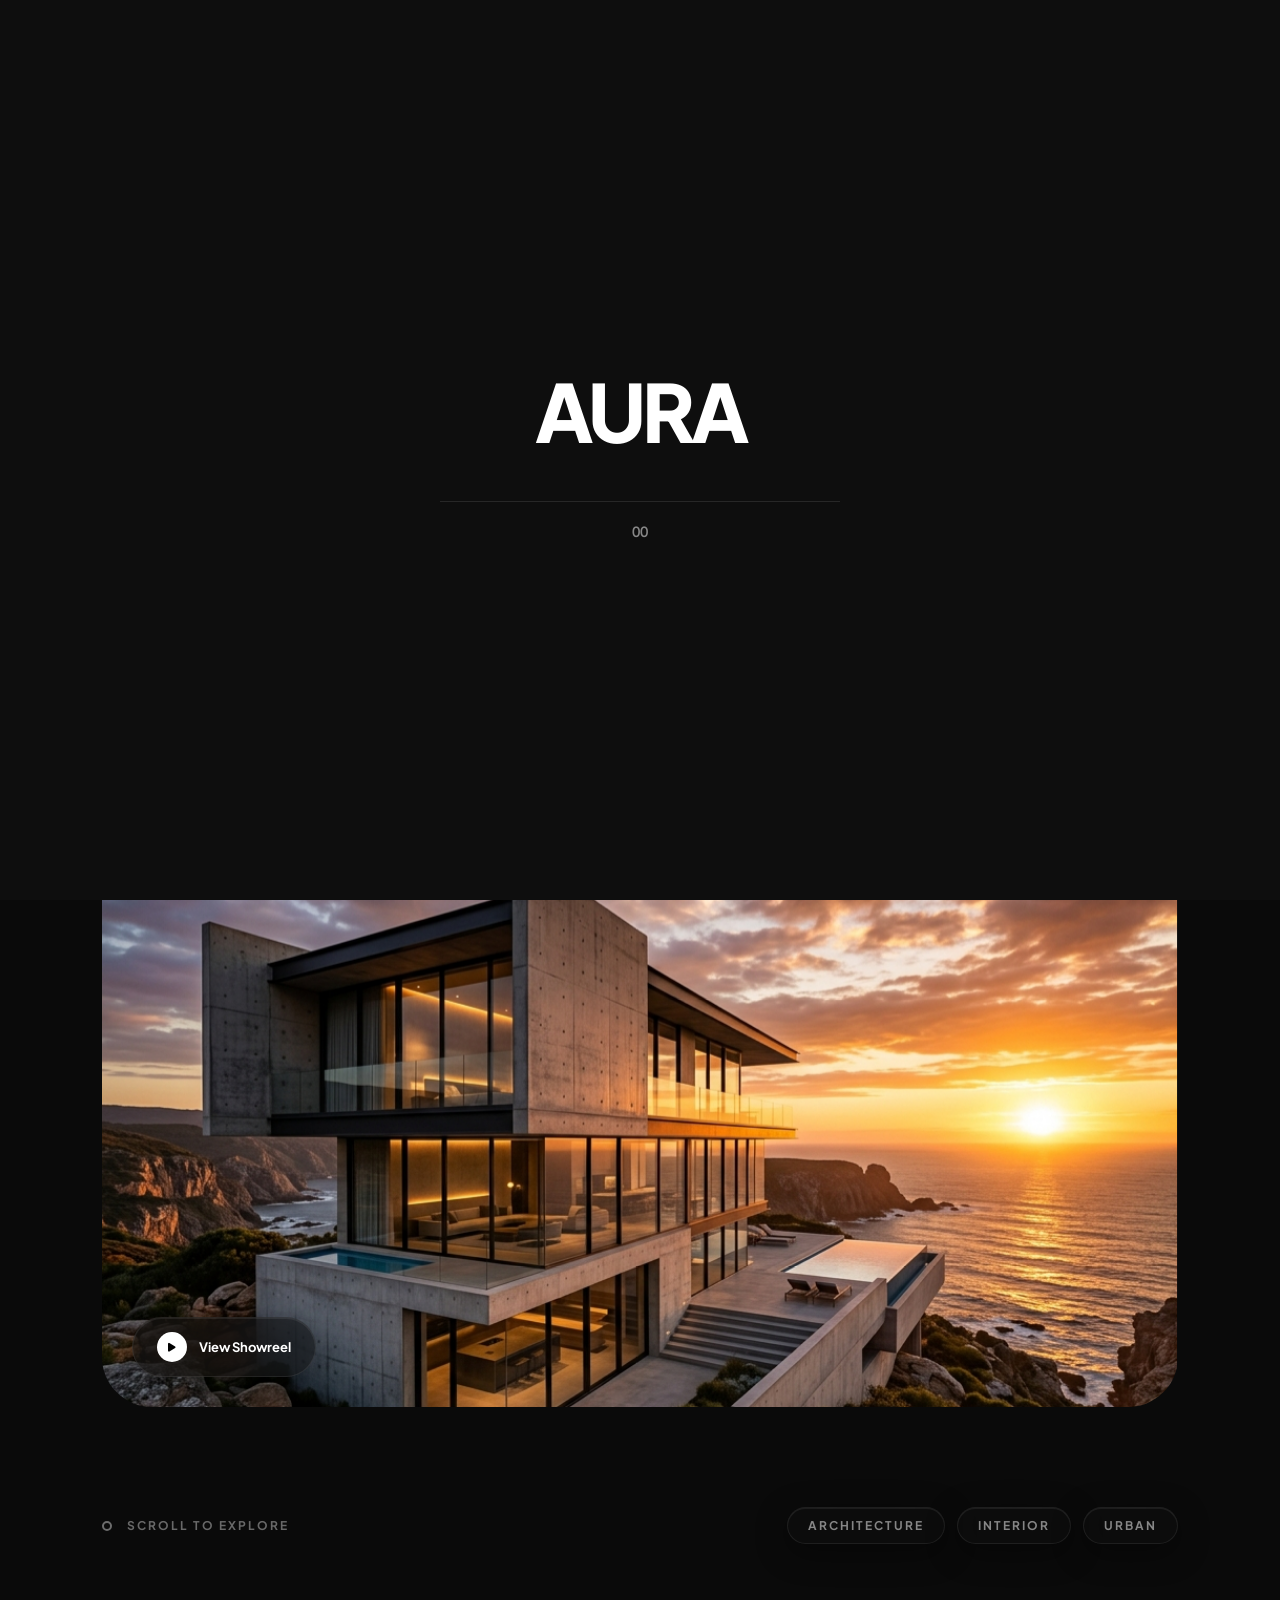
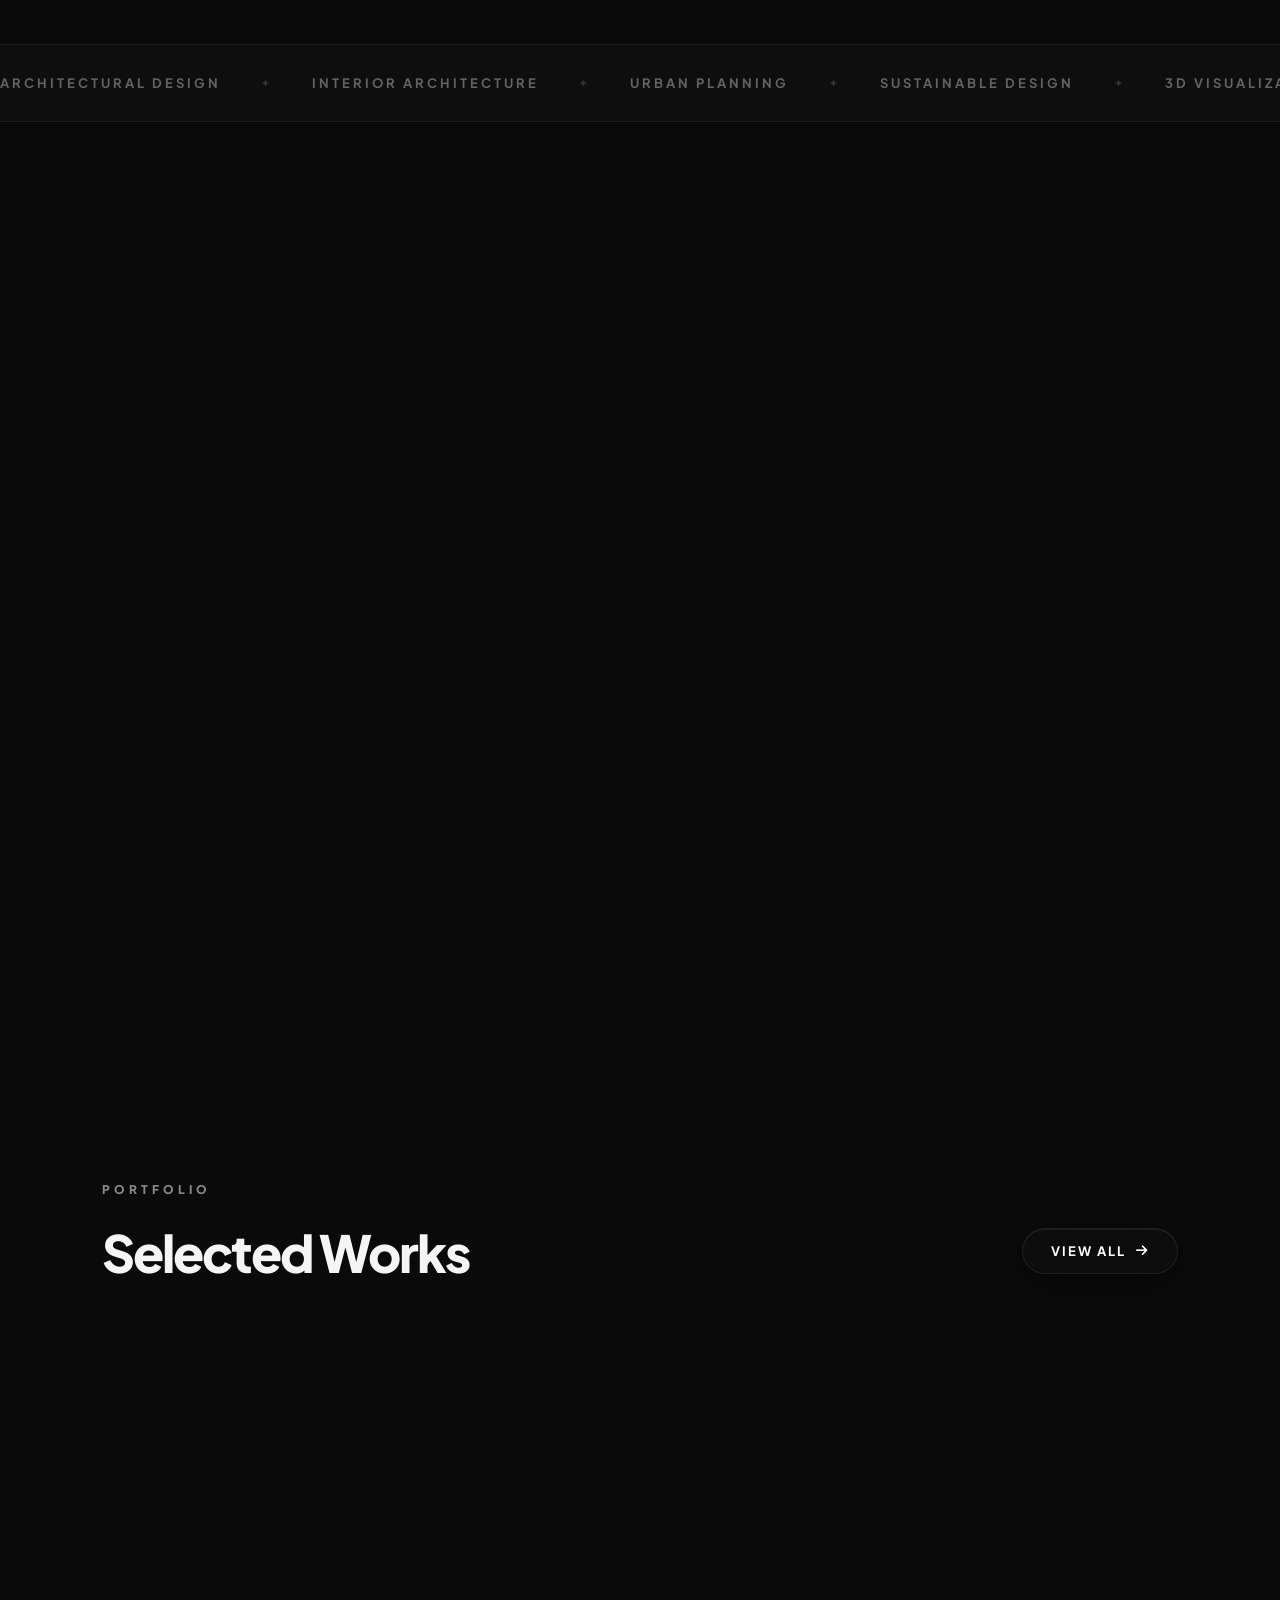
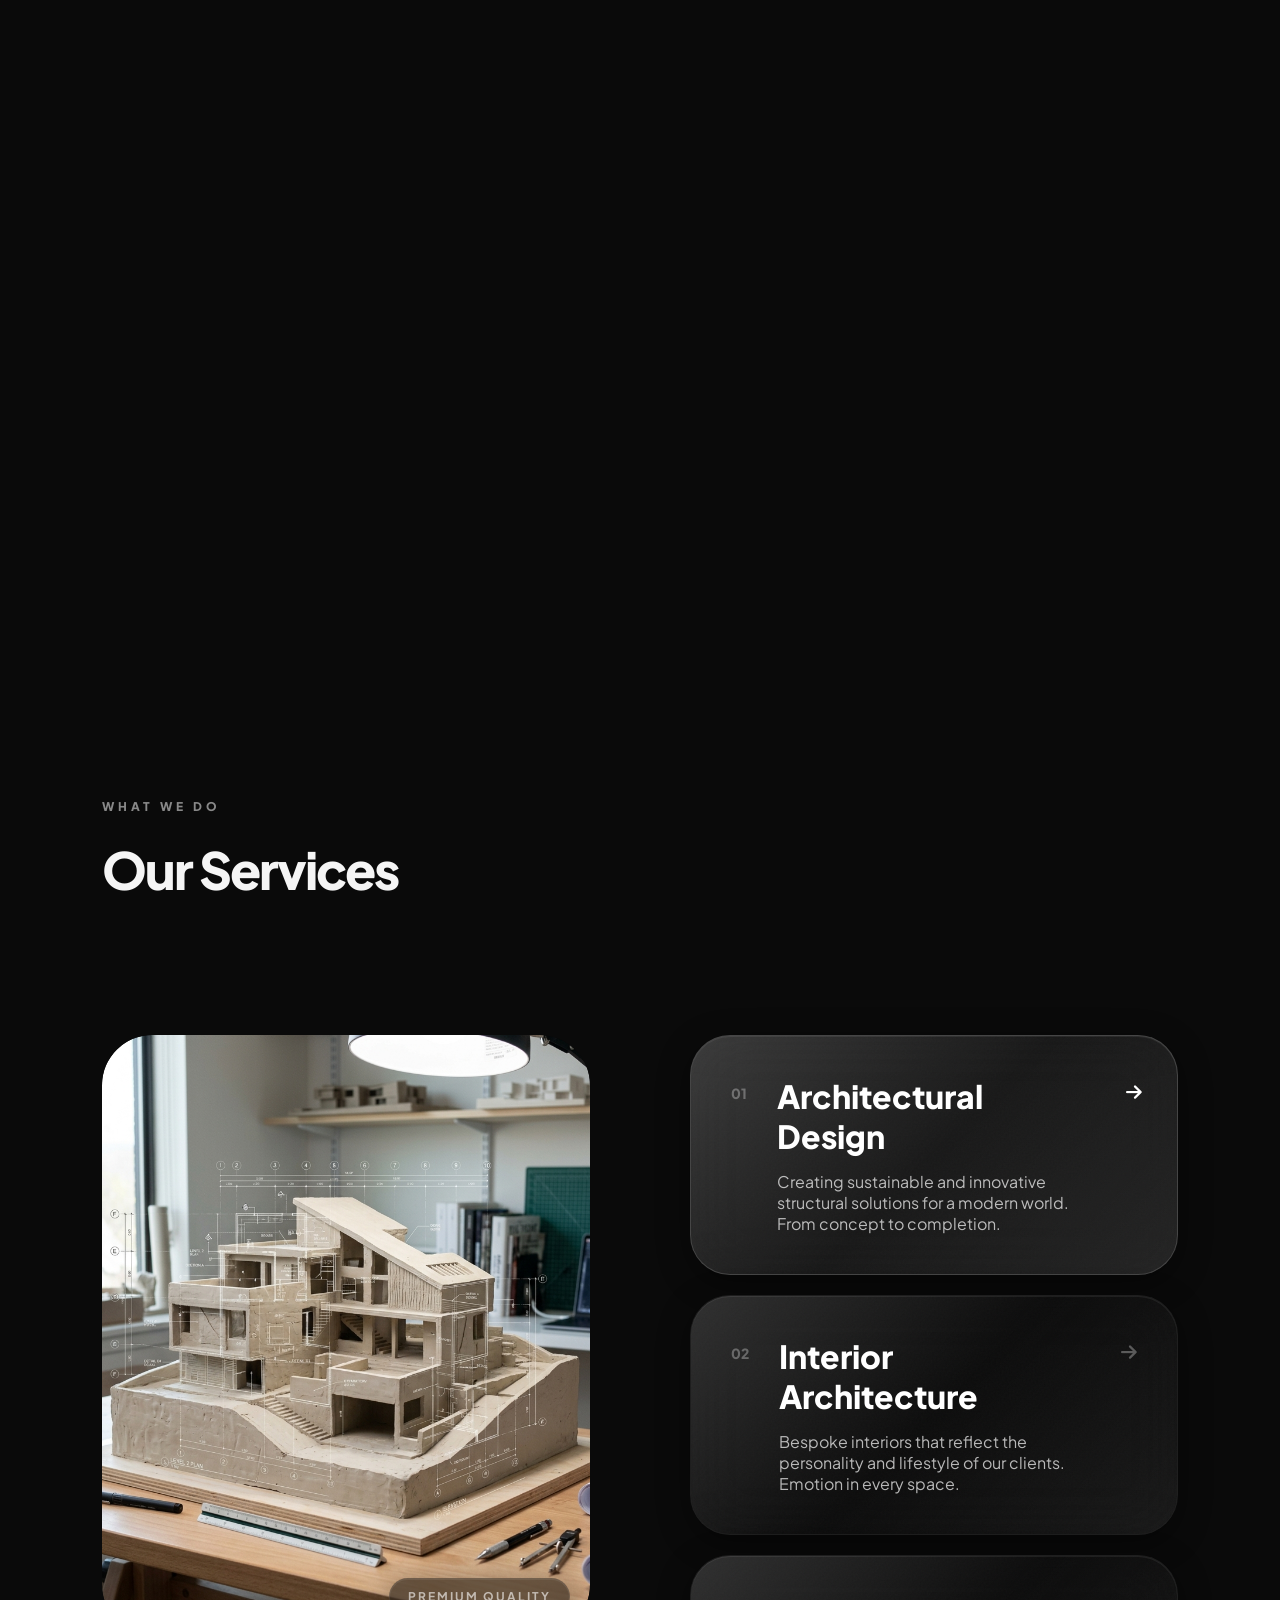
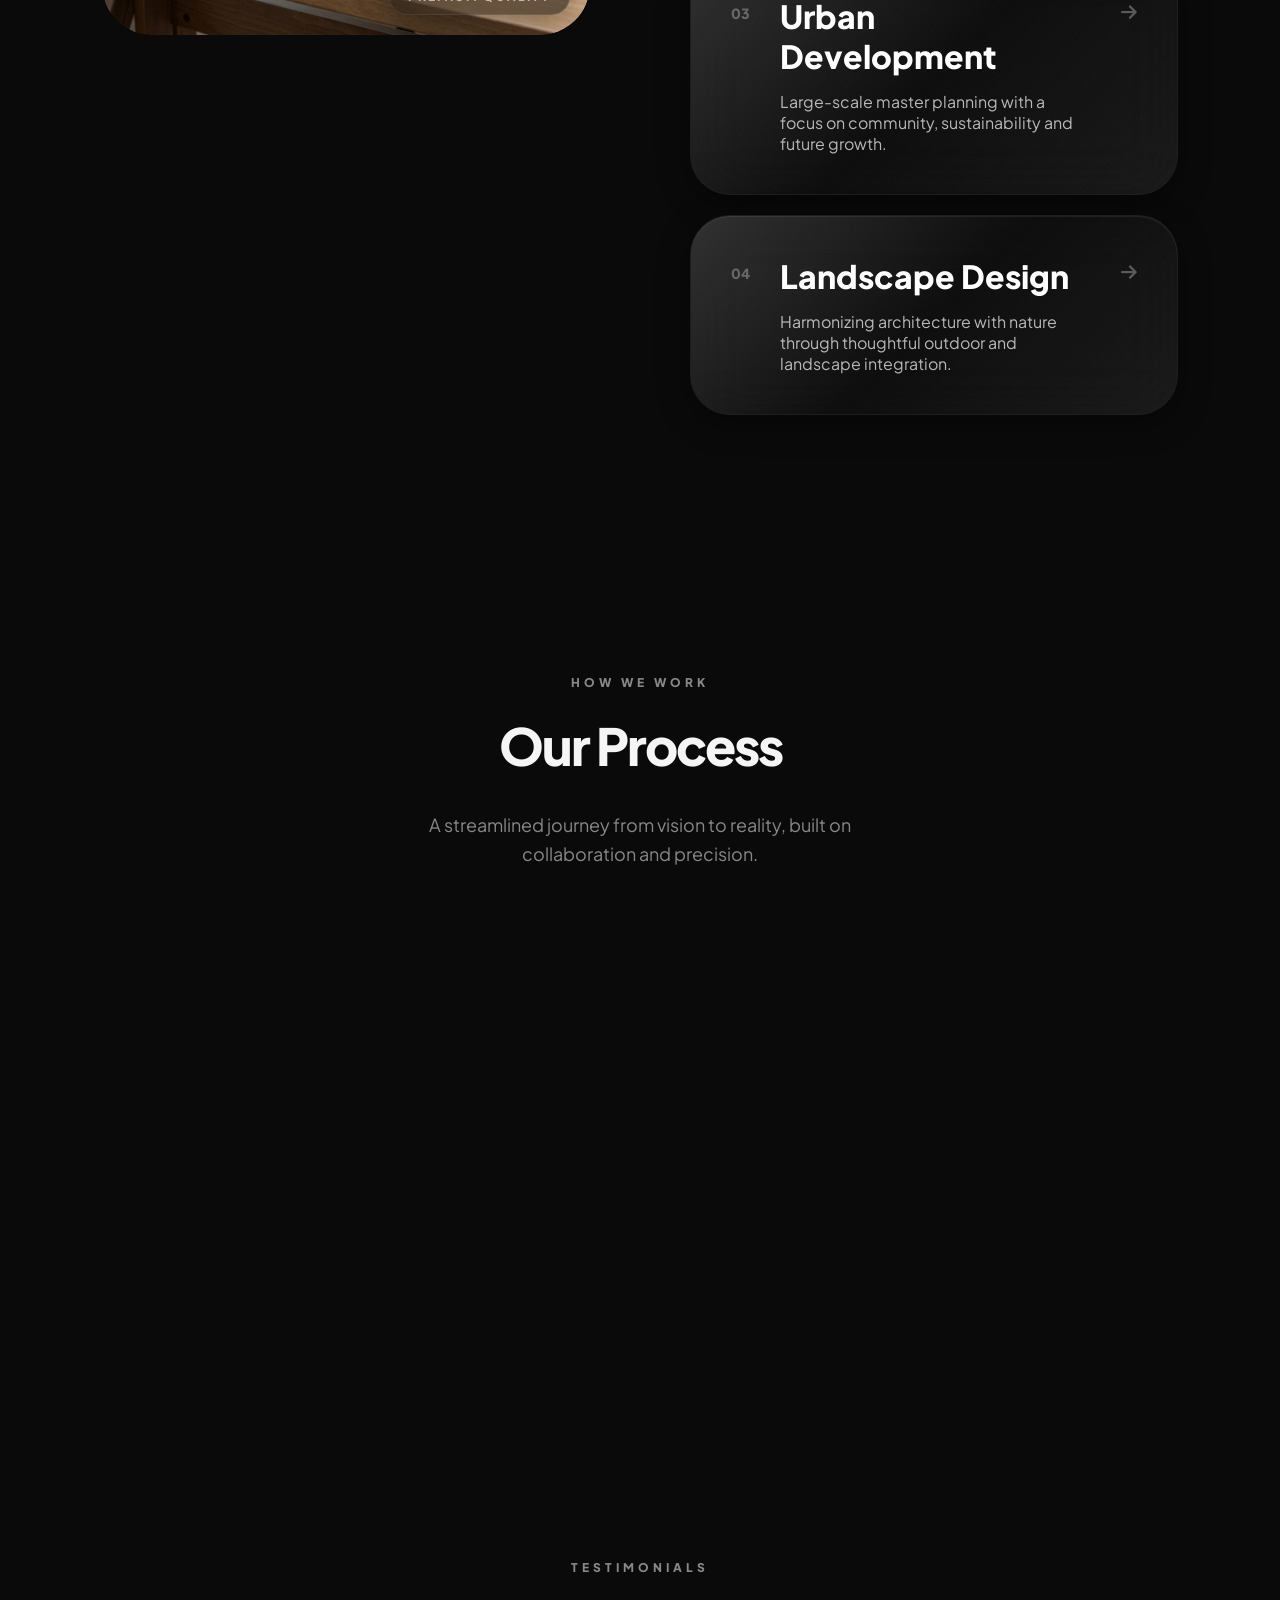
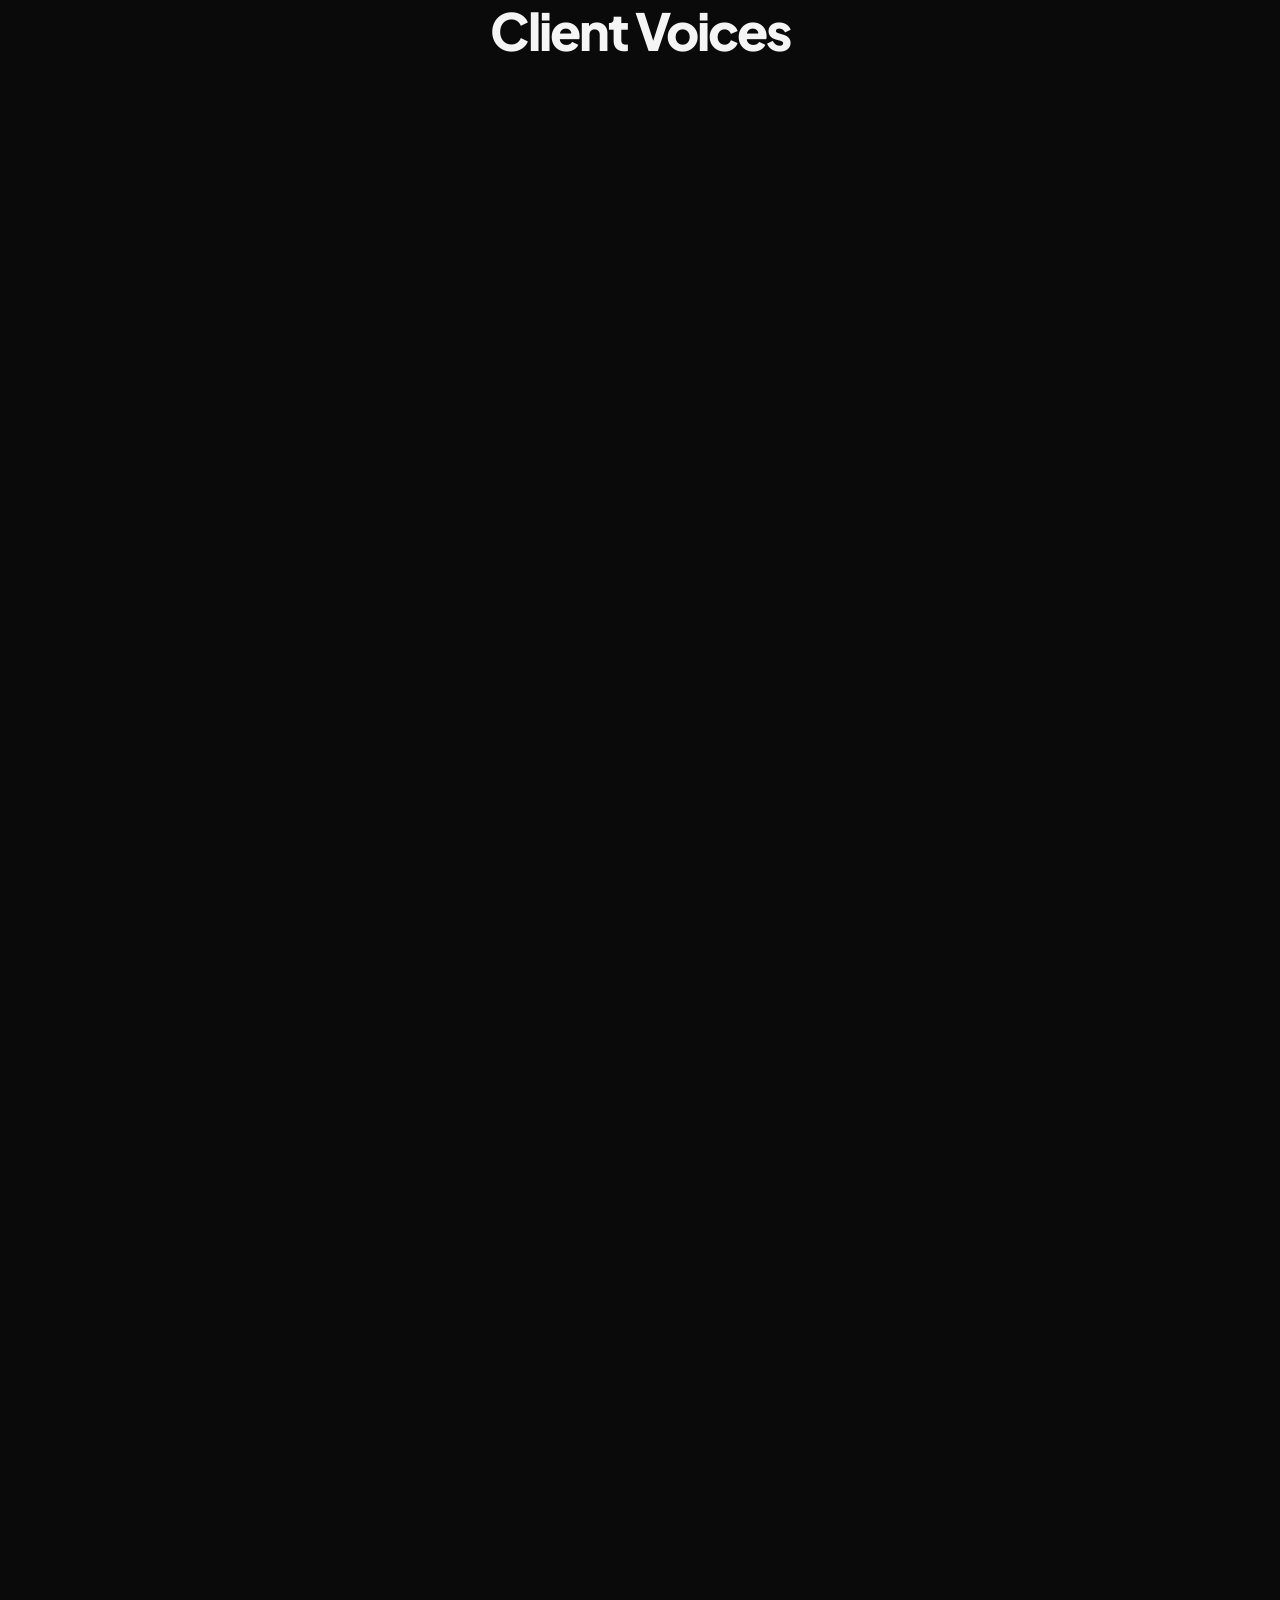
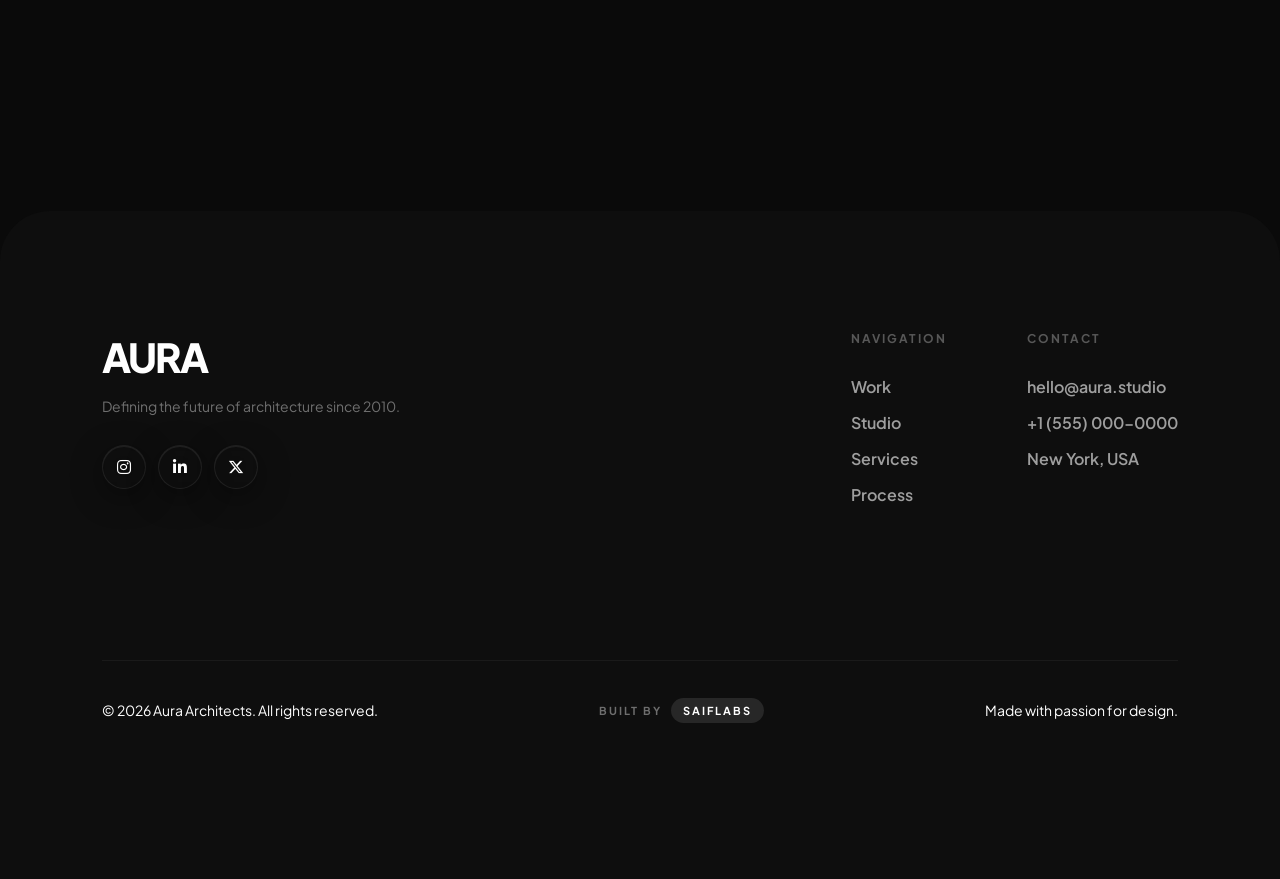
==== commit 347fcbf4: "perf: fix slow loading and lag on all devices - canvas lazy batch load, image lazy loading, move scr" ====
--- a/index.html
+++ b/index.html
@@ -6,14 +6,19 @@
     <meta name="viewport" content="width=device-width, initial-scale=1.0">
     <title>AURA ARCHITECTS | The New Era of Design</title>
     <meta name="description" content="Aura Architects — Creating sustainable and innovative structural solutions for a modern world. Based in the new era of design.">
+    <!-- DNS prefetch for all external origins -->
+    <link rel="dns-prefetch" href="https://cdnjs.cloudflare.com">
+    <link rel="dns-prefetch" href="https://unpkg.com">
+    <link rel="dns-prefetch" href="https://i.pravatar.cc">
+    <link rel="preconnect" href="https://unpkg.com" crossorigin>
     <link rel="preconnect" href="https://fonts.googleapis.com">
     <link rel="preconnect" href="https://fonts.gstatic.com" crossorigin>
     <link href="https://fonts.googleapis.com/css2?family=Plus+Jakarta+Sans:wght@400;500;600;700;800&display=swap" rel="stylesheet">
+    <!-- Preload critical hero image so it fetches alongside CSS -->
+    <link rel="preload" href="assets/images/hero.png" as="image">
     <link rel="stylesheet" href="style.css?v=2.0">
     <link rel="stylesheet" href="https://cdnjs.cloudflare.com/ajax/libs/font-awesome/6.4.0/css/all.min.css">
-    <script src="https://unpkg.com/@studio-freight/lenis@1.0.42/dist/lenis.min.js"></script>
-    <script src="https://cdnjs.cloudflare.com/ajax/libs/gsap/3.12.2/gsap.min.js"></script>
-    <script src="https://cdnjs.cloudflare.com/ajax/libs/gsap/3.12.2/ScrollTrigger.min.js"></script>
+    <!-- Library scripts removed from here — moved to end of body to stop blocking HTML parse -->
 </head>
 
 <body>
@@ -113,7 +118,7 @@
 
                 <div class="hero-middle">
                     <div class="hero-image-wrap">
-                        <img src="assets/images/hero.png" alt="Aura Architects Main Hero" class="parallax-img">
+                        <img src="assets/images/hero.png" alt="Aura Architects Main Hero" class="parallax-img" fetchpriority="high" decoding="async">
                         <div class="hero-img-badge wet-glass">
                             <i class="fa-solid fa-play"></i>
                             <span>View Showreel</span>
@@ -183,7 +188,7 @@
                 </div>
                 <div class="studio-image-wrap reveal-item">
                     <div class="studio-image">
-                        <img src="assets/images/vision.png" alt="Aura Studio Vision" class="parallax-img">
+                        <img src="assets/images/vision.png" alt="Aura Studio Vision" class="parallax-img" loading="lazy" decoding="async">
                         <div class="studio-img-overlay wet-glass">
                             <span class="overlay-tag">Award 2024</span>
                             <p>Best Architectural Firm</p>
@@ -206,7 +211,7 @@
             <div class="bento-grid">
                 <div class="bento-item vertical reveal-item">
                     <div class="item-img-wrap">
-                        <img src="assets/images/project1.png" alt="Horizon Villa" class="parallax-img">
+                        <img src="assets/images/project1.png" alt="Horizon Villa" class="parallax-img" loading="lazy" decoding="async">
                     </div>
                     <div class="item-meta wet-glass">
                         <h3>Horizon Villa</h3>
@@ -215,7 +220,7 @@
                 </div>
                 <div class="bento-item wide reveal-item">
                     <div class="item-img-wrap">
-                        <img src="assets/images/project4.png" alt="The Monolith Center" class="parallax-img">
+                        <img src="assets/images/project4.png" alt="The Monolith Center" class="parallax-img" loading="lazy" decoding="async">
                     </div>
                     <div class="item-meta wet-glass">
                         <h3>The Monolith Center</h3>
@@ -224,7 +229,7 @@
                 </div>
                 <div class="bento-item square reveal-item">
                     <div class="item-img-wrap">
-                        <img src="assets/images/project2.png" alt="Glass Essence" class="parallax-img">
+                        <img src="assets/images/project2.png" alt="Glass Essence" class="parallax-img" loading="lazy" decoding="async">
                     </div>
                     <div class="item-meta wet-glass">
                         <h3>Glass Essence</h3>
@@ -233,7 +238,7 @@
                 </div>
                 <div class="bento-item small reveal-item">
                     <div class="item-img-wrap">
-                        <img src="assets/images/project3.png" alt="Urban Sanctuary" class="parallax-img">
+                        <img src="assets/images/project3.png" alt="Urban Sanctuary" class="parallax-img" loading="lazy" decoding="async">
                     </div>
                     <div class="item-meta wet-glass">
                         <h3>Urban Sanctuary</h3>
@@ -242,7 +247,7 @@
                 </div>
                 <div class="bento-item full reveal-item">
                     <div class="item-img-wrap">
-                        <img src="assets/images/project5.png" alt="The Museum Arc" class="parallax-img">
+                        <img src="assets/images/project5.png" alt="The Museum Arc" class="parallax-img" loading="lazy" decoding="async">
                     </div>
                     <div class="item-meta wet-glass">
                         <h3>The Museum Arc</h3>
@@ -251,7 +256,7 @@
                 </div>
                 <div class="bento-item square reveal-item">
                     <div class="item-img-wrap">
-                        <img src="assets/images/service1.png" alt="Sakura Pavilion" class="parallax-img">
+                        <img src="assets/images/service1.png" alt="Sakura Pavilion" class="parallax-img" loading="lazy" decoding="async">
                     </div>
                     <div class="item-meta wet-glass">
                         <h3>Sakura Pavilion</h3>
@@ -260,7 +265,7 @@
                 </div>
                 <div class="bento-item square reveal-item">
                     <div class="item-img-wrap">
-                        <img src="assets/images/vision.png" alt="Azure Tower" class="parallax-img">
+                        <img src="assets/images/vision.png" alt="Azure Tower" class="parallax-img" loading="lazy" decoding="async">
                     </div>
                     <div class="item-meta wet-glass">
                         <h3>Azure Tower</h3>
@@ -269,7 +274,7 @@
                 </div>
                 <div class="bento-item full reveal-item">
                     <div class="item-img-wrap">
-                        <img src="assets/images/service2.png" alt="The Zen House" class="parallax-img">
+                        <img src="assets/images/service2.png" alt="The Zen House" class="parallax-img" loading="lazy" decoding="async">
                     </div>
                     <div class="item-meta wet-glass">
                         <h3>The Zen House</h3>
@@ -289,7 +294,7 @@
             </div>
             <div class="services-grid">
                 <div class="service-image-sticky">
-                    <img src="assets/images/service1.png" alt="Services" class="active-service-img">
+                    <img src="assets/images/service1.png" alt="Services" class="active-service-img" loading="lazy" decoding="async">
                     <div class="service-img-tag wet-glass">
                         <span>Premium Quality</span>
                     </div>
@@ -384,7 +389,7 @@
                 <div class="quote-icon"><i class="fa-solid fa-quote-left"></i></div>
                 <h2 class="test-quote">"Aura Architects doesn't just build structures; they build legacies. Their attention to detail and vision is simply unmatched."</h2>
                 <div class="test-author flex">
-                    <img src="https://i.pravatar.cc/100?u=aura-founder" alt="Alexander Wright" class="founder-img">
+                    <img src="https://i.pravatar.cc/100?u=aura-founder" alt="Alexander Wright" class="founder-img" loading="lazy" decoding="async">
                     <div class="author-details">
                         <span class="author-name">Alexander Wright</span>
                         <span class="author-title">Principal Architect & Founder</span>
@@ -396,7 +401,7 @@
                     <div class="stars"><i class="fa-solid fa-star"></i><i class="fa-solid fa-star"></i><i class="fa-solid fa-star"></i><i class="fa-solid fa-star"></i><i class="fa-solid fa-star"></i></div>
                     <p>"The level of detail and artistic flair they bring to every corner of a project is what sets them apart."</p>
                     <div class="author-mini flex">
-                        <img src="https://i.pravatar.cc/60?u=1" alt="Julian Marc">
+                        <img src="https://i.pravatar.cc/60?u=1" alt="Julian Marc" loading="lazy" decoding="async">
                         <div>
                             <h4>Julian Marc</h4>
                             <p>CEO, Luxe Estates</p>
@@ -407,7 +412,7 @@
                     <div class="stars"><i class="fa-solid fa-star"></i><i class="fa-solid fa-star"></i><i class="fa-solid fa-star"></i><i class="fa-solid fa-star"></i><i class="fa-solid fa-star"></i></div>
                     <p>"Working with Aura was a masterclass in collaboration. They listen, they innovate, and they deliver perfection."</p>
                     <div class="author-mini flex">
-                        <img src="https://i.pravatar.cc/60?u=2" alt="Sophia Chen">
+                        <img src="https://i.pravatar.cc/60?u=2" alt="Sophia Chen" loading="lazy" decoding="async">
                         <div>
                             <h4>Sophia Chen</h4>
                             <p>Design Director</p>
@@ -418,7 +423,7 @@
                     <div class="stars"><i class="fa-solid fa-star"></i><i class="fa-solid fa-star"></i><i class="fa-solid fa-star"></i><i class="fa-solid fa-star"></i><i class="fa-solid fa-star"></i></div>
                     <p>"A true partnership. They understand the balance between commercial viability and architectural integrity."</p>
                     <div class="author-mini flex">
-                        <img src="https://i.pravatar.cc/60?u=3" alt="Marcus Vane">
+                        <img src="https://i.pravatar.cc/60?u=3" alt="Marcus Vane" loading="lazy" decoding="async">
                         <div>
                             <h4>Marcus Vane</h4>
                             <p>Developer</p>
@@ -481,6 +486,10 @@
         </div>
     </footer>
 
+    <!-- Library scripts at end of body: browser renders full HTML first, then loads JS -->
+    <script src="https://unpkg.com/@studio-freight/lenis@1.0.42/dist/lenis.min.js"></script>
+    <script src="https://cdnjs.cloudflare.com/ajax/libs/gsap/3.12.2/gsap.min.js"></script>
+    <script src="https://cdnjs.cloudflare.com/ajax/libs/gsap/3.12.2/ScrollTrigger.min.js"></script>
     <script src="script.js?v=2.0"></script>
 </body>
 
--- a/style.css
+++ b/style.css
@@ -426,6 +426,7 @@
     width: 100%;
     height: 120%;
     object-fit: cover;
+    will-change: transform; /* Promotes to own GPU layer — prevents repaint on scroll */
 }
 
 .hero-desc {
@@ -1835,4 +1836,60 @@
 ::selection {
     background: rgba(255,255,255,0.15);
     color: #fff;
+}
+
+/* ══════════════════════════════════════
+   MOBILE PERFORMANCE — Remove expensive
+   backdrop-filter on low-end devices.
+   Visual stays dark-glass; GPU saved.
+══════════════════════════════════════ */
+@media (max-width: 768px) {
+    /* Bento grid items */
+    .bento-item {
+        backdrop-filter: none !important;
+        -webkit-backdrop-filter: none !important;
+        background: rgba(10, 10, 10, 0.75) !important;
+    }
+
+    /* Project card meta labels */
+    .item-meta {
+        backdrop-filter: none !important;
+        -webkit-backdrop-filter: none !important;
+        background: rgba(10, 10, 10, 0.85) !important;
+    }
+
+    /* Service cards */
+    .service-item {
+        backdrop-filter: none !important;
+        -webkit-backdrop-filter: none !important;
+        background: rgba(12, 12, 12, 0.92) !important;
+    }
+
+    /* Testimonial cards */
+    .test-card {
+        backdrop-filter: none !important;
+        -webkit-backdrop-filter: none !important;
+        background: rgba(12, 12, 12, 0.92) !important;
+    }
+
+    /* CTA box */
+    .cta-box {
+        backdrop-filter: none !important;
+        -webkit-backdrop-filter: none !important;
+        background: rgba(12, 12, 12, 0.95) !important;
+    }
+
+    /* Wet-glass badges */
+    .wet-glass {
+        backdrop-filter: none !important;
+        -webkit-backdrop-filter: none !important;
+        background: rgba(20, 20, 20, 0.9) !important;
+    }
+
+    /* Scrolled header */
+    .main-header.scrolled {
+        backdrop-filter: none !important;
+        -webkit-backdrop-filter: none !important;
+        background: rgba(8, 8, 8, 0.97) !important;
+    }
 }
